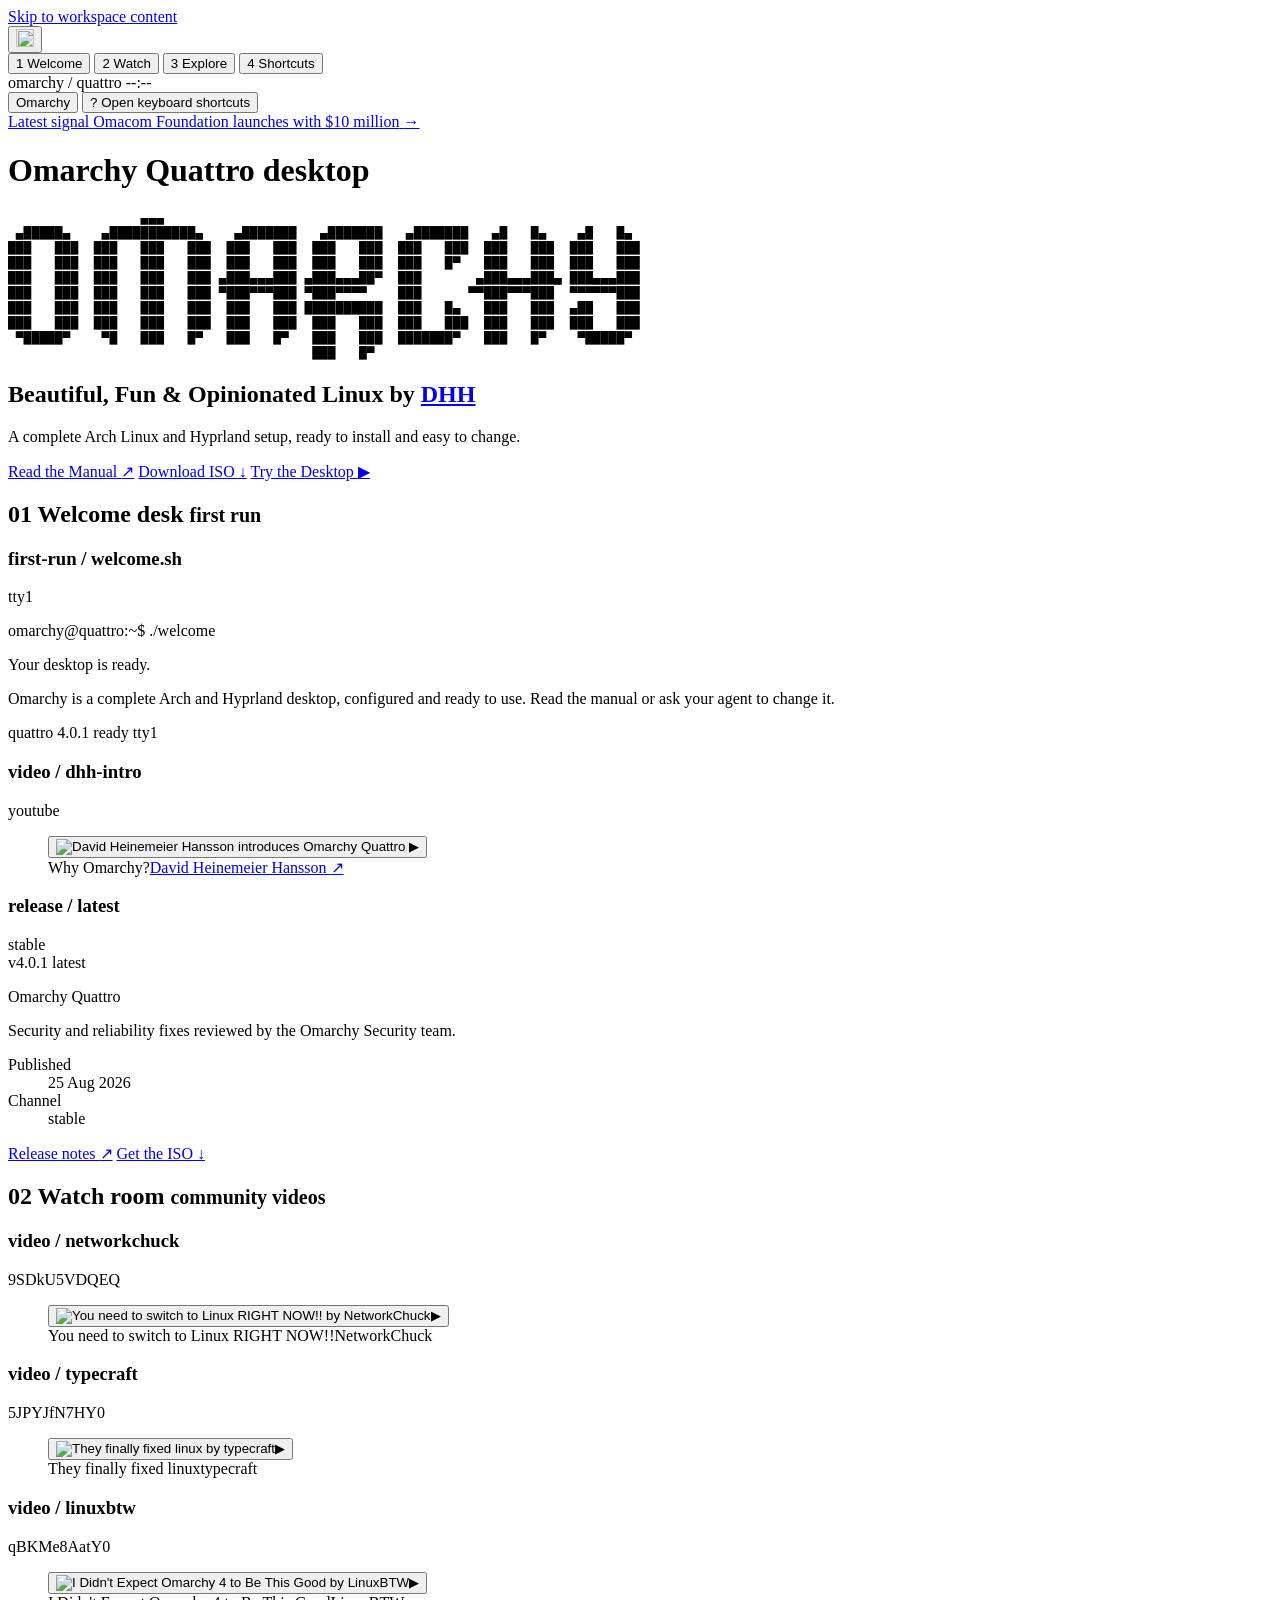
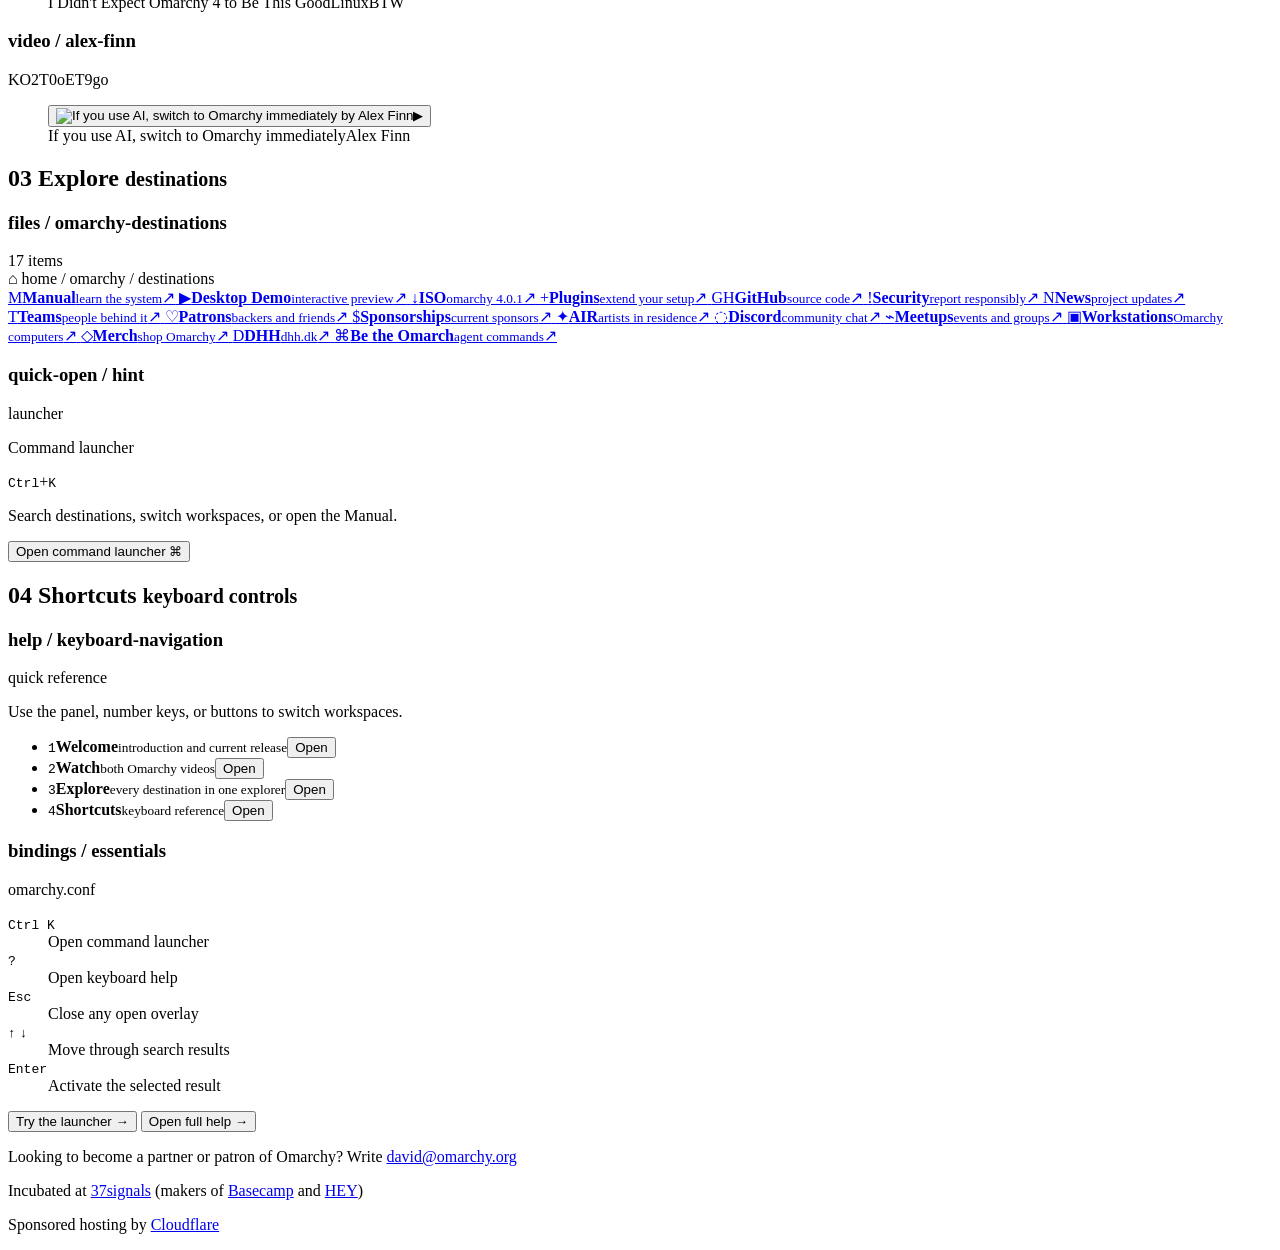
==== index.html @ 8692c1ff "Deploy default theme, animated wordmark, and Omarchy menu demo" ====
<!doctype html>
<html lang="en">
  <head>
    <script>document.documentElement.classList.add('wte-home');</script>
    <title>Omarchy Quattro | Beautiful, Fun &amp; Opinionated Linux</title>

    <meta charset="utf-8">
    <meta name="viewport" content="width=device-width, initial-scale=1">
    <meta name="description" content="Omarchy is a beautiful, fun, and opinionated Linux desktop for the age of agents.">
    <meta name="theme-color" content="#171426">

    <meta property="og:site_name" content="Omarchy">
    <meta property="og:title" content="Omarchy Quattro">
    <meta property="og:description" content="A complete Linux desktop for the age of agents.">
    <meta property="og:image" content="https://omarchy.org/assets/images/opengraph.png">
    <meta property="og:url" content="https://omarchy.org">
    <meta property="og:type" content="website">

    <meta name="twitter:title" content="Omarchy Quattro">
    <meta name="twitter:description" content="A complete Linux desktop for the age of agents.">
    <meta name="twitter:image" content="https://omarchy.org/assets/images/opengraph.png">
    <meta name="twitter:image:alt" content="Omarchy">
    <meta name="twitter:card" content="summary_large_image">

    <link rel="icon" href="/omarchy-site/assets/images/favicon.png">
    <link rel="stylesheet" href="/omarchy-site/assets/css/reset.css">
    <link rel="stylesheet" href="/omarchy-site/assets/css/root.css">
    <link rel="stylesheet" href="/omarchy-site/assets/css/fonts.css">
    <link rel="stylesheet" href="/omarchy-site/assets/css/pre.css">
    <link rel="stylesheet" href="/omarchy-site/assets/css/homepage-quattro.css">
    <script type="module" src="/omarchy-site/assets/js/homepage-quattro.js"></script>
  </head>

  <body class="quattro-body">
    <a class="skip-link" href="#workspace-content">Skip to workspace content</a>

    <div class="quattro-shell">
      <header class="topbar" aria-label="Omarchy desktop panel">
        <div class="topbar__left">
          <button class="omarchy-button" id="omarchy-menu" type="button" data-action="open-launcher" aria-label="Open Omarchy launcher" aria-haspopup="dialog" aria-controls="command-launcher" title="Open launcher (Ctrl+K)">
            <img class="omarchy-button__icon" src="/omarchy-site/icon.svg" alt="" width="18" height="18">
          </button>

          <nav class="workspace-switcher" aria-label="Workspaces">
            <button class="workspace-button is-active" type="button" data-workspace-target="1" aria-current="true" title="Workspace 1: Welcome">
              <span class="workspace-button__number">1</span>
              <span class="workspace-button__name">Welcome</span>
            </button>
            <button class="workspace-button" type="button" data-workspace-target="2" aria-current="false" title="Workspace 2: Watch">
              <span class="workspace-button__number">2</span>
              <span class="workspace-button__name">Watch</span>
            </button>
            <button class="workspace-button" type="button" data-workspace-target="3" aria-current="false" title="Workspace 3: Explore">
              <span class="workspace-button__number">3</span>
              <span class="workspace-button__name">Explore</span>
            </button>
            <button class="workspace-button" type="button" data-workspace-target="4" aria-current="false" title="Workspace 4: Shortcuts">
              <span class="workspace-button__number">4</span>
              <span class="workspace-button__name">Shortcuts</span>
            </button>
          </nav>
        </div>

        <div class="topbar__center" aria-label="Desktop status">
          <span class="topbar__product">omarchy <span aria-hidden="true">/</span> quattro</span>
          <time class="topbar__clock" data-clock datetime="">--:--</time>
        </div>

        <div class="topbar__right">
          <button class="theme-button" type="button" data-action="open-themes" aria-haspopup="dialog" aria-controls="theme-picker" title="Change Omarchy theme">
            <span class="theme-button__swatch" aria-hidden="true"></span>
            <span class="theme-button__label" data-theme-label>Omarchy</span>
          </button>
          <button class="topbar-icon" type="button" data-action="open-help" aria-haspopup="dialog" aria-controls="keyboard-help" title="Keyboard shortcuts (?)">
            <span aria-hidden="true">?</span>
            <span class="sr-only">Open keyboard shortcuts</span>
          </button>
        </div>
      </header>

      <aside class="site-announcement" aria-label="Latest Omarchy news">
        <a href="https://omarchy.org/news/2026/08/omacom-foundation-launches-with-8-million">
          <span class="site-announcement__label">Latest signal</span>
          <span>Omacom Foundation launches with $10 million</span>
          <span class="site-announcement__arrow" aria-hidden="true">→</span>
        </a>
      </aside>

      <p class="workspace-announcer" data-workspace-announcer role="status" aria-live="polite" aria-atomic="true"></p>

      <main class="quattro-main" id="workspace-content">
        <h1 class="sr-only">Omarchy Quattro desktop</h1>

        <section class="workspace workspace--welcome is-active" data-workspace-panel="1" aria-labelledby="workspace-1-title">
          <div class="pre quattro-logo" aria-label="Omarchy">
            <span class="quattro-logo__animation">
<pre aria-hidden="true">
                 ▄▄▄
 ▄█████▄    ▄███████████▄    ▄███████   ▄███████   ▄███████   ▄█   █▄    ▄█   █▄
███   ███  ███   ███   ███  ███   ███  ███   ███  ███   ███  ███   ███  ███   ███
███   ███  ███   ███   ███  ███   ███  ███   ███  ███   █▀   ███   ███  ███   ███
███   ███  ███   ███   ███ ▄███▄▄▄███ ▄███▄▄▄██▀  ███       ▄███▄▄▄███▄ ███▄▄▄███
███   ███  ███   ███   ███ ▀███▀▀▀███ ▀███▀▀▀▀    ███      ▀▀███▀▀▀███  ▀▀▀▀▀▀███
███   ███  ███   ███   ███  ███   ███ ██████████  ███   █▄   ███   ███  ▄██   ███
███   ███  ███   ███   ███  ███   ███  ███   ███  ███   ███  ███   ███  ███   ███
 ▀█████▀    ▀█   ███   █▀   ███   █▀   ███   ███  ███████▀   ███   █▀    ▀█████▀
                                       ███   █▀
</pre>
            </span>
          </div>
          <div class="quattro-hero">
            <h2 class="quattro-hero__title">Beautiful, Fun &amp; Opinionated Linux by <a href="https://dhh.dk">DHH</a></h2>
            <p class="quattro-hero__subtext">A complete Arch Linux and Hyprland setup, ready to install and easy to change.</p>
            <div class="quattro-hero__actions">
              <a class="action action--primary" href="https://omarchy.org/manual/">Read the Manual <span aria-hidden="true">↗</span></a>
              <a class="action" href="https://iso.omarchy.org/omarchy-4.0.1.iso">Download ISO <span aria-hidden="true">↓</span></a>
              <a class="action action--demo" href="/omarchy-site/live/" aria-label="Open the interactive Omarchy desktop demo">Try the Desktop <span aria-hidden="true">▶</span></a>
            </div>
          </div>
          <h2 class="workspace__heading" id="workspace-1-title" tabindex="-1"><span>01</span> Welcome desk <small>first run</small></h2>
          <div class="workspace__tiles workspace__tiles--welcome">
            <article class="window window--terminal">
              <div class="window__titlebar">
                <span class="window__traffic" aria-hidden="true"><i></i><i></i><i></i></span>
                <h3>first-run / welcome.sh</h3>
                <span class="window__meta">tty1</span>
              </div>
              <div class="window__body terminal-window">
                <p class="terminal-window__prompt"><span class="terminal-window__user">omarchy@quattro</span><span class="terminal-window__path">:~</span><span aria-hidden="true">$</span> ./welcome</p>
                <p class="terminal-window__headline">Your desktop is ready.</p>
                <p class="terminal-window__copy">Omarchy is a complete Arch and Hyprland desktop, configured and ready to use. Read the manual or ask your agent to change it.</p>
                <div class="terminal-window__footer">
                  <span class="status-led" aria-hidden="true"></span>
                  <span>quattro 4.0.1 ready</span>
                  <span class="terminal-window__footer-note">tty1</span>
                </div>
              </div>
            </article>

            <article class="window window--video window--video-dhh">
              <div class="window__titlebar">
                <span class="window__traffic" aria-hidden="true"><i></i><i></i><i></i></span>
                <h3>video / dhh-intro</h3>
                <span class="window__meta">youtube</span>
              </div>
              <div class="window__body window__body--flush">
                <figure class="video-card">
                  <button class="video-facade" type="button" data-video="F7fe9pa8OeE" data-title="Omarchy introduction video by David Heinemeier Hansson" aria-label="Play Omarchy introduction video by David Heinemeier Hansson">
                    <img src="/omarchy-site/assets/images/video/omarchy-quattro.webp" width="1280" height="720" alt="David Heinemeier Hansson introduces Omarchy Quattro" loading="eager" decoding="async">
                    <span class="video-facade__play" aria-hidden="true"><span>▶</span></span>
                  </button>
                  <figcaption class="video-card__caption"><span>Why Omarchy?</span><a href="https://dhh.dk" target="_blank" rel="noopener noreferrer">David Heinemeier Hansson <span aria-hidden="true">↗</span></a></figcaption>
                  <noscript><a href="https://www.youtube.com/watch?v=F7fe9pa8OeE">Watch the Omarchy introduction on YouTube</a></noscript>
                </figure>
              </div>
            </article>

            <article class="window window--notes window--release">
              <div class="window__titlebar">
                <span class="window__traffic" aria-hidden="true"><i></i><i></i><i></i></span>
                <h3>release / latest</h3>
                <span class="window__meta">stable</span>
              </div>
              <div class="window__body release-window">
                <div class="release-window__heading">
                  <span class="release-window__version">v4.0.1</span>
                  <span class="release-window__badge"><span aria-hidden="true"></span> latest</span>
                </div>
                <p class="release-window__name">Omarchy Quattro</p>
                <p class="release-window__summary">Security and reliability fixes reviewed by the Omarchy Security team.</p>
                <dl class="release-window__meta">
                  <div><dt>Published</dt><dd><time datetime="2026-08-25">25 Aug 2026</time></dd></div>
                  <div><dt>Channel</dt><dd>stable</dd></div>
                </dl>
                <div class="release-window__actions">
                  <a class="action action--primary" href="https://github.com/omacom/omarchy/releases/tag/v4.0.1">Release notes <span aria-hidden="true">↗</span></a>
                  <a class="action" href="https://iso.omarchy.org/omarchy-4.0.1.iso">Get the ISO <span aria-hidden="true">↓</span></a>
                </div>
              </div>
            </article>
          </div>
        </section>

        <section class="workspace workspace--watch" data-workspace-panel="2" aria-labelledby="workspace-2-title">
          <h2 class="workspace__heading" id="workspace-2-title" tabindex="-1"><span>02</span> Watch room <small>community videos</small></h2>
          <div class="workspace__tiles workspace__tiles--watch">
            <article class="window window--video">
              <div class="window__titlebar"><span class="window__traffic" aria-hidden="true"><i></i><i></i><i></i></span><h3>video / networkchuck</h3><span class="window__meta">9SDkU5VDQEQ</span></div>
              <div class="window__body window__body--flush"><figure class="video-card">
                <button class="video-facade" type="button" data-video="9SDkU5VDQEQ" data-title="You need to switch to Linux RIGHT NOW!! by NetworkChuck" aria-label="Play You need to switch to Linux RIGHT NOW!! by NetworkChuck"><img src="/omarchy-site/assets/images/video/networkchuck.webp" width="1280" height="720" alt="You need to switch to Linux RIGHT NOW!! by NetworkChuck" loading="lazy" decoding="async"><span class="video-facade__play" aria-hidden="true"><span>▶</span></span></button>
                <figcaption class="video-card__caption"><span>You need to switch to Linux RIGHT NOW!!</span><span>NetworkChuck</span></figcaption>
                <noscript><a href="https://www.youtube.com/watch?v=9SDkU5VDQEQ">Watch on YouTube</a></noscript>
              </figure></div>
            </article>

            <article class="window window--video">
              <div class="window__titlebar"><span class="window__traffic" aria-hidden="true"><i></i><i></i><i></i></span><h3>video / typecraft</h3><span class="window__meta">5JPYJfN7HY0</span></div>
              <div class="window__body window__body--flush"><figure class="video-card">
                <button class="video-facade" type="button" data-video="5JPYJfN7HY0" data-title="They finally fixed linux by typecraft" aria-label="Play They finally fixed linux by typecraft"><img src="/omarchy-site/assets/images/video/typecraft.webp" width="1280" height="720" alt="They finally fixed linux by typecraft" loading="lazy" decoding="async"><span class="video-facade__play" aria-hidden="true"><span>▶</span></span></button>
                <figcaption class="video-card__caption"><span>They finally fixed linux</span><span>typecraft</span></figcaption>
                <noscript><a href="https://www.youtube.com/watch?v=5JPYJfN7HY0">Watch on YouTube</a></noscript>
              </figure></div>
            </article>

            <article class="window window--video">
              <div class="window__titlebar"><span class="window__traffic" aria-hidden="true"><i></i><i></i><i></i></span><h3>video / linuxbtw</h3><span class="window__meta">qBKMe8AatY0</span></div>
              <div class="window__body window__body--flush"><figure class="video-card">
                <button class="video-facade" type="button" data-video="qBKMe8AatY0" data-title="I Didn't Expect Omarchy 4 to Be This Good by LinuxBTW" aria-label="Play I Didn't Expect Omarchy 4 to Be This Good by LinuxBTW"><img src="/omarchy-site/assets/images/video/linuxbtw.webp" width="1280" height="720" alt="I Didn't Expect Omarchy 4 to Be This Good by LinuxBTW" loading="lazy" decoding="async"><span class="video-facade__play" aria-hidden="true"><span>▶</span></span></button>
                <figcaption class="video-card__caption"><span>I Didn't Expect Omarchy 4 to Be This Good</span><span>LinuxBTW</span></figcaption>
                <noscript><a href="https://www.youtube.com/watch?v=qBKMe8AatY0">Watch on YouTube</a></noscript>
              </figure></div>
            </article>

            <article class="window window--video">
              <div class="window__titlebar"><span class="window__traffic" aria-hidden="true"><i></i><i></i><i></i></span><h3>video / alex-finn</h3><span class="window__meta">KO2T0oET9go</span></div>
              <div class="window__body window__body--flush"><figure class="video-card">
                <button class="video-facade" type="button" data-video="KO2T0oET9go" data-title="If you use AI, switch to Omarchy immediately by Alex Finn" aria-label="Play If you use AI, switch to Omarchy immediately by Alex Finn"><img src="/omarchy-site/assets/images/video/alex-finn.webp" width="1280" height="720" alt="If you use AI, switch to Omarchy immediately by Alex Finn" loading="lazy" decoding="async"><span class="video-facade__play" aria-hidden="true"><span>▶</span></span></button>
                <figcaption class="video-card__caption"><span>If you use AI, switch to Omarchy immediately</span><span>Alex Finn</span></figcaption>
                <noscript><a href="https://www.youtube.com/watch?v=KO2T0oET9go">Watch on YouTube</a></noscript>
              </figure></div>
            </article>
          </div>
        </section>

        <section class="workspace workspace--explore" data-workspace-panel="3" aria-labelledby="workspace-3-title">
          <h2 class="workspace__heading" id="workspace-3-title" tabindex="-1"><span>03</span> Explore <small>destinations</small></h2>
          <div class="workspace__tiles workspace__tiles--explore">
            <article class="window window--explorer">
              <div class="window__titlebar">
                <span class="window__traffic" aria-hidden="true"><i></i><i></i><i></i></span>
                <h3>files / omarchy-destinations</h3>
                <span class="window__meta">17 items</span>
              </div>
              <div class="window__body explorer-window">
                <div class="explorer-window__path" aria-label="Current folder"><span aria-hidden="true">⌂</span> home <span aria-hidden="true">/</span> omarchy <span aria-hidden="true">/</span> destinations</div>
                <div class="destination-grid">
                  <a class="destination" href="https://omarchy.org/manual/" data-launcher-label="Manual" data-launcher-description="Read the Omarchy manual">
                    <span class="destination__icon" aria-hidden="true">M</span><span><strong>Manual</strong><small>learn the system</small></span><span class="destination__arrow" aria-hidden="true">↗</span>
                  </a>
                  <a class="destination" href="/omarchy-site/live/" data-launcher-label="Desktop Demo" data-launcher-description="Open the interactive desktop demo">
                    <span class="destination__icon" aria-hidden="true">▶</span><span><strong>Desktop Demo</strong><small>interactive preview</small></span><span class="destination__arrow" aria-hidden="true">↗</span>
                  </a>
                  <a class="destination" href="https://iso.omarchy.org/omarchy-4.0.1.iso" data-launcher-label="ISO" data-launcher-description="Download Omarchy 4.0.1">
                    <span class="destination__icon" aria-hidden="true">↓</span><span><strong>ISO</strong><small>omarchy 4.0.1</small></span><span class="destination__arrow" aria-hidden="true">↗</span>
                  </a>
                  <a class="destination" href="https://omarchyplugins.com/" data-launcher-label="Plugins" data-launcher-description="Browse the Omarchy plugin ecosystem" target="_blank" rel="noopener noreferrer">
                    <span class="destination__icon" aria-hidden="true">+</span><span><strong>Plugins</strong><small>extend your setup</small></span><span class="destination__arrow" aria-hidden="true">↗</span>
                  </a>
                  <a class="destination" href="https://github.com/omacom/omarchy" data-launcher-label="GitHub" data-launcher-description="Browse Omarchy source code" target="_blank" rel="noopener noreferrer">
                    <span class="destination__icon" aria-hidden="true">GH</span><span><strong>GitHub</strong><small>source code</small></span><span class="destination__arrow" aria-hidden="true">↗</span>
                  </a>
                  <a class="destination" href="https://omarchy.org/security/" data-launcher-label="Security" data-launcher-description="Report a security issue">
                    <span class="destination__icon" aria-hidden="true">!</span><span><strong>Security</strong><small>report responsibly</small></span><span class="destination__arrow" aria-hidden="true">↗</span>
                  </a>
                  <a class="destination" href="https://omarchy.org/news/" data-launcher-label="News" data-launcher-description="Read the latest Omarchy news">
                    <span class="destination__icon" aria-hidden="true">N</span><span><strong>News</strong><small>project updates</small></span><span class="destination__arrow" aria-hidden="true">↗</span>
                  </a>
                  <a class="destination" href="https://omarchy.org/teams/" data-launcher-label="Teams" data-launcher-description="Meet the Omarchy teams">
                    <span class="destination__icon" aria-hidden="true">T</span><span><strong>Teams</strong><small>people behind it</small></span><span class="destination__arrow" aria-hidden="true">↗</span>
                  </a>
                  <a class="destination" href="https://omarchy.org/patrons/" data-launcher-label="Patrons" data-launcher-description="Meet the Omarchy patrons">
                    <span class="destination__icon" aria-hidden="true">♡</span><span><strong>Patrons</strong><small>backers and friends</small></span><span class="destination__arrow" aria-hidden="true">↗</span>
                  </a>
                  <a class="destination" href="https://omarchy.org/sponsorships/" data-launcher-label="Sponsorships" data-launcher-description="Explore Omarchy sponsorships">
                    <span class="destination__icon" aria-hidden="true">$</span><span><strong>Sponsorships</strong><small>current sponsors</small></span><span class="destination__arrow" aria-hidden="true">↗</span>
                  </a>
                  <a class="destination" href="https://omarchy.org/air/" data-launcher-label="AIR" data-launcher-description="Meet Omarchy artists in residence">
                    <span class="destination__icon" aria-hidden="true">✦</span><span><strong>AIR</strong><small>artists in residence</small></span><span class="destination__arrow" aria-hidden="true">↗</span>
                  </a>
                  <a class="destination" href="https://discord.gg/tXFUdasqhY" data-launcher-label="Discord" data-launcher-description="Join the Omarchy Discord community" target="_blank" rel="noopener noreferrer">
                    <span class="destination__icon" aria-hidden="true">◌</span><span><strong>Discord</strong><small>community chat</small></span><span class="destination__arrow" aria-hidden="true">↗</span>
                  </a>
                  <a class="destination" href="https://omarchy.org/meetups/" data-launcher-label="Meetups" data-launcher-description="Find an Omarchy meetup">
                    <span class="destination__icon" aria-hidden="true">⌁</span><span><strong>Meetups</strong><small>events and groups</small></span><span class="destination__arrow" aria-hidden="true">↗</span>
                  </a>
                  <a class="destination" href="https://omarchy.org/workstations/" data-launcher-label="Workstations" data-launcher-description="Shop Omarchy workstations">
                    <span class="destination__icon" aria-hidden="true">▣</span><span><strong>Workstations</strong><small>Omarchy computers</small></span><span class="destination__arrow" aria-hidden="true">↗</span>
                  </a>
                  <a class="destination" href="https://supply.37signals.com/collections/omarchy" data-launcher-label="Merch" data-launcher-description="Shop Omarchy merchandise" target="_blank" rel="noopener noreferrer">
                    <span class="destination__icon" aria-hidden="true">◇</span><span><strong>Merch</strong><small>shop Omarchy</small></span><span class="destination__arrow" aria-hidden="true">↗</span>
                  </a>
                  <a class="destination" href="https://dhh.dk" data-launcher-label="DHH" data-launcher-description="David Heinemeier Hansson" target="_blank" rel="noopener noreferrer">
                    <span class="destination__icon" aria-hidden="true">D</span><span><strong>DHH</strong><small>dhh.dk</small></span><span class="destination__arrow" aria-hidden="true">↗</span>
                  </a>
                  <a class="destination" href="https://omarchs.fyi" data-launcher-label="Be the Omarch" data-launcher-description="Command your agent" target="_blank" rel="noopener noreferrer">
                    <span class="destination__icon" aria-hidden="true">⌘</span><span><strong>Be the Omarch</strong><small>agent commands</small></span><span class="destination__arrow" aria-hidden="true">↗</span>
                  </a>
                </div>
              </div>
            </article>

            <article class="window window--launcher-preview">
              <div class="window__titlebar">
                <span class="window__traffic" aria-hidden="true"><i></i><i></i><i></i></span>
                <h3>quick-open / hint</h3>
                <span class="window__meta">launcher</span>
              </div>
              <div class="window__body launcher-preview__body">
                <p class="eyebrow">Command launcher</p>
                <p class="launcher-preview__key"><kbd>Ctrl</kbd><span>+</span><kbd>K</kbd></p>
                <p>Search destinations, switch workspaces, or open the Manual.</p>
                <button class="action action--primary" type="button" data-action="open-launcher">Open command launcher <span aria-hidden="true">⌘</span></button>
              </div>
            </article>
          </div>
        </section>

        <section class="workspace workspace--shortcuts" data-workspace-panel="4" aria-labelledby="workspace-4-title">
          <h2 class="workspace__heading" id="workspace-4-title" tabindex="-1"><span>04</span> Shortcuts <small>keyboard controls</small></h2>
          <div class="workspace__tiles workspace__tiles--shortcuts">
            <article class="window window--guide">
              <div class="window__titlebar">
                <span class="window__traffic" aria-hidden="true"><i></i><i></i><i></i></span>
                <h3>help / keyboard-navigation</h3>
                <span class="window__meta">quick reference</span>
              </div>
              <div class="window__body shortcut-guide">
                <p class="shortcut-guide__intro">Use the panel, number keys, or buttons to switch workspaces.</p>
                <ul class="shortcut-cards">
                  <li><kbd>1</kbd><span><strong>Welcome</strong><small>introduction and current release</small></span><button type="button" data-action="switch-workspace" data-workspace-target="1">Open</button></li>
                  <li><kbd>2</kbd><span><strong>Watch</strong><small>both Omarchy videos</small></span><button type="button" data-action="switch-workspace" data-workspace-target="2">Open</button></li>
                  <li><kbd>3</kbd><span><strong>Explore</strong><small>every destination in one explorer</small></span><button type="button" data-action="switch-workspace" data-workspace-target="3">Open</button></li>
                  <li><kbd>4</kbd><span><strong>Shortcuts</strong><small>keyboard reference</small></span><button type="button" data-action="switch-workspace" data-workspace-target="4">Open</button></li>
                </ul>
              </div>
            </article>

            <article class="window window--cheatsheet">
              <div class="window__titlebar">
                <span class="window__traffic" aria-hidden="true"><i></i><i></i><i></i></span>
                <h3>bindings / essentials</h3>
                <span class="window__meta">omarchy.conf</span>
              </div>
              <div class="window__body cheatsheet">
                <dl class="binding-list">
                  <div><dt><kbd>Ctrl K</kbd></dt><dd>Open command launcher</dd></div>
                  <div><dt><kbd>?</kbd></dt><dd>Open keyboard help</dd></div>
                  <div><dt><kbd>Esc</kbd></dt><dd>Close any open overlay</dd></div>
                  <div><dt><kbd>↑</kbd> <kbd>↓</kbd></dt><dd>Move through search results</dd></div>
                  <div><dt><kbd>Enter</kbd></dt><dd>Activate the selected result</dd></div>
                </dl>
                <div class="cheatsheet__actions">
                  <button class="action action--primary" type="button" data-action="open-launcher">Try the launcher <span aria-hidden="true">→</span></button>
                  <button class="text-button" type="button" data-action="open-help">Open full help <span aria-hidden="true">→</span></button>
                </div>
              </div>
            </article>
          </div>
        </section>
      </main>

      <footer class="site-footer">
        <div class="site-footer__contact">
          <p>Looking to become a partner or patron of Omarchy? Write <a href="mailto:david@omarchy.org">david@omarchy.org</a></p>
        </div>
        <div class="site-footer__partners">
          <p>Incubated at <a href="https://37signals.com" target="_blank" rel="noopener noreferrer">37signals</a> (makers of <a href="https://basecamp.com" target="_blank" rel="noopener noreferrer">Basecamp</a> and <a href="https://hey.com" target="_blank" rel="noopener noreferrer">HEY</a>)</p>
          <p>Sponsored hosting by <a href="https://cloudflare.com" target="_blank" rel="noopener noreferrer">Cloudflare</a></p>
        </div>
      </footer>
    </div>

    <dialog class="overlay-dialog launcher-dialog" id="command-launcher" aria-labelledby="launcher-title" aria-modal="true">
      <div class="dialog-surface">
        <div class="dialog-header">
          <div>
            <p class="eyebrow">Omarchy menu</p>
            <h2 id="launcher-title">What are we opening?</h2>
          </div>
          <button class="dialog-close" type="button" data-action="close-overlays" aria-label="Close command launcher" title="Close (Escape)">×</button>
        </div>
        <label class="search-field" for="launcher-search">
          <span class="search-field__icon" aria-hidden="true">⌕</span>
          <span class="sr-only">Search commands and destinations</span>
          <input id="launcher-search" type="search" autocomplete="off" spellcheck="false" placeholder="Search commands and destinations" aria-controls="launcher-results" aria-expanded="false" aria-autocomplete="list">
        </label>
        <p class="dialog-hint">
          <span>Start typing to search everything</span>
          <span class="dialog-hint__controls"><kbd>↑</kbd><kbd>↓</kbd> move <span aria-hidden="true">·</span> <kbd>Enter</kbd> open <span aria-hidden="true">·</span> <kbd>Esc</kbd> close</span>
        </p>
        <div class="launcher-results__frame">
          <ul class="launcher-results" id="launcher-results" role="listbox" aria-label="Command launcher results"></ul>
          <p class="launcher-empty" data-launcher-empty hidden>No matching commands. Try “manual”, “watch”, or “discord”.</p>
        </div>
      </div>
    </dialog>

    <dialog class="overlay-dialog theme-dialog" id="theme-picker" aria-labelledby="theme-title" aria-modal="true">
      <div class="dialog-surface">
        <div class="dialog-header">
          <div>
            <p class="eyebrow">Omarchy / themes</p>
            <h2 id="theme-title">Try another desktop</h2>
          </div>
          <button class="dialog-close" type="button" data-action="close-overlays" aria-label="Close theme picker" title="Close (Escape)">×</button>
        </div>
        <p class="theme-dialog__intro">These themes and wallpapers ship with Omarchy. Choose one for this page.</p>
        <div class="theme-grid" role="group" aria-label="Desktop theme">
          <button class="theme-option is-active" type="button" data-theme-value="omarchy" aria-pressed="true">
            <span class="theme-option__preview theme-option__preview--omarchy" aria-hidden="true"></span>
            <span><strong>Omarchy</strong><small>No wallpaper</small></span>
          </button>
          <button class="theme-option" type="button" data-theme-value="tokyo-night" aria-pressed="false">
            <span class="theme-option__preview theme-option__preview--tokyo-night" aria-hidden="true"></span>
            <span><strong>Tokyo Night</strong><small>Quattro wallpaper</small></span>
          </button>
          <button class="theme-option" type="button" data-theme-value="catppuccin" aria-pressed="false">
            <span class="theme-option__preview theme-option__preview--catppuccin" aria-hidden="true"></span>
            <span><strong>Catppuccin</strong><small>Mocha waves</small></span>
          </button>
          <button class="theme-option" type="button" data-theme-value="gruvbox" aria-pressed="false">
            <span class="theme-option__preview theme-option__preview--gruvbox" aria-hidden="true"></span>
            <span><strong>Gruvbox</strong><small>Warm and grounded</small></span>
          </button>
          <button class="theme-option" type="button" data-theme-value="nord" aria-pressed="false">
            <span class="theme-option__preview theme-option__preview--nord" aria-hidden="true"></span>
            <span><strong>Nord</strong><small>Cool polar night</small></span>
          </button>
        </div>
      </div>
    </dialog>

    <dialog class="overlay-dialog help-dialog" id="keyboard-help" aria-labelledby="help-title" aria-modal="true">
      <div class="dialog-surface">
        <div class="dialog-header">
          <div>
            <p class="eyebrow">Omarchy / help</p>
            <h2 id="help-title">Keyboard shortcuts</h2>
          </div>
          <button class="dialog-close" type="button" data-action="close-overlays" aria-label="Close keyboard shortcuts" title="Close (Escape)">×</button>
        </div>
        <p class="help-dialog__intro">Keyboard controls for workspaces, search, and dialogs.</p>
        <ul class="help-list">
          <li><span class="help-list__keys"><kbd>Ctrl</kbd><kbd>K</kbd></span><span><strong>Open command launcher</strong><small>Search every destination and workspace</small></span><button type="button" data-action="open-launcher">Try</button></li>
          <li><span class="help-list__keys"><kbd>1</kbd> to <kbd>4</kbd></span><span><strong>Switch workspaces</strong><small>Only when focus is not on an interactive control</small></span><button type="button" data-action="switch-workspace" data-workspace-target="3">Explore</button></li>
          <li><span class="help-list__keys"><kbd>?</kbd></span><span><strong>Open this help</strong><small>Keep the map close when you need it</small></span><button type="button" data-action="close-overlays">Done</button></li>
          <li><span class="help-list__keys"><kbd>Esc</kbd></span><span><strong>Close overlays</strong><small>Return to the surface underneath</small></span><button type="button" data-action="close-overlays">Close</button></li>
        </ul>
        <div class="dialog-actions"><button class="action action--primary" type="button" data-action="close-overlays">Back to desktop <span aria-hidden="true">→</span></button></div>
      </div>
    </dialog>
  </body>
</html>
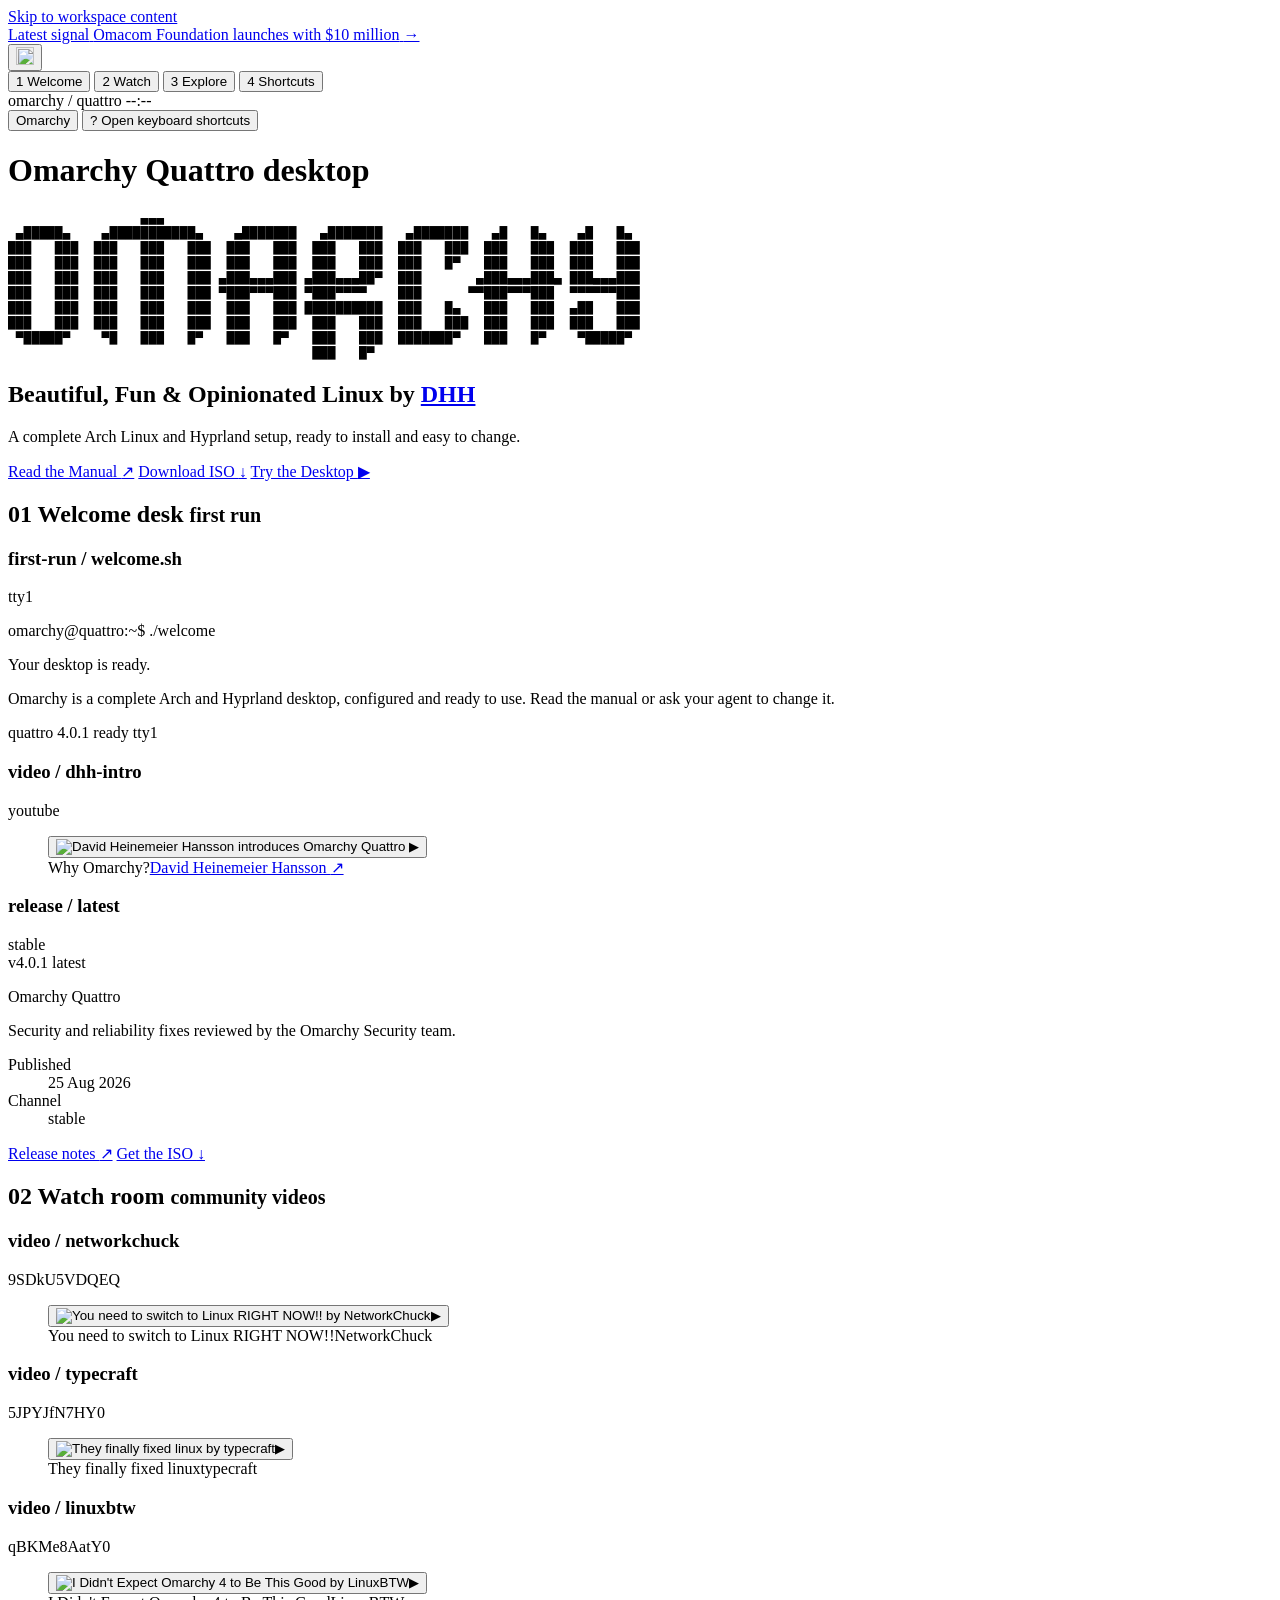
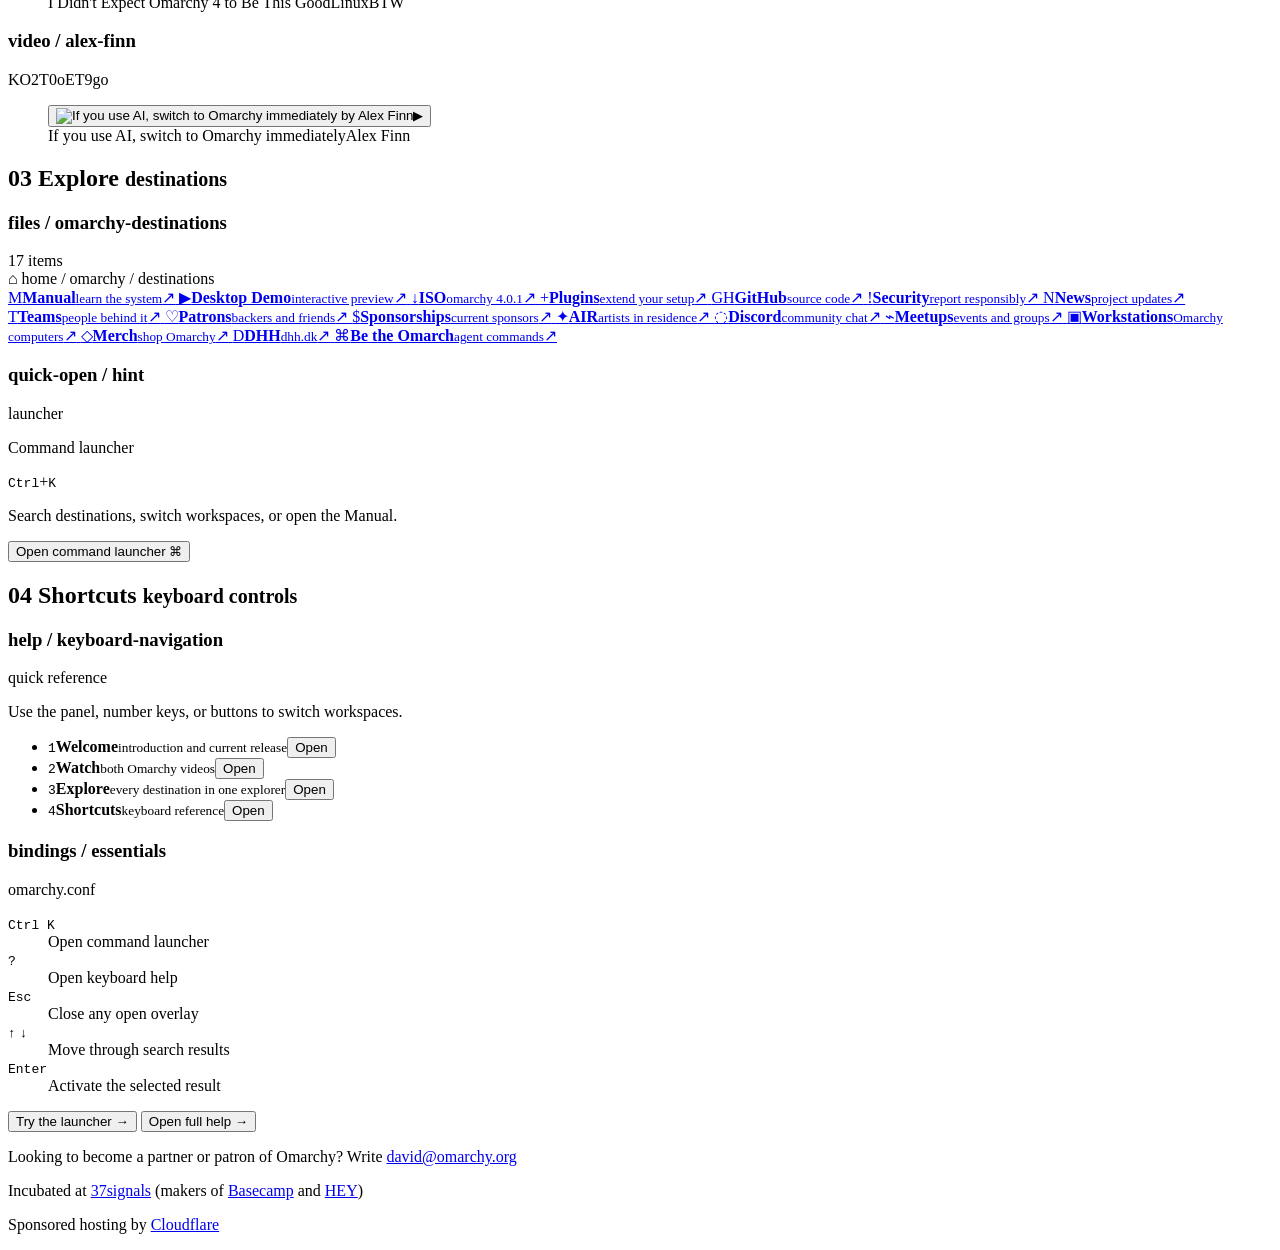
==== commit 8a6afa64: "Deploy pinned announcement, live themes, and demo easter eggs" ====
--- a/index.html
+++ b/index.html
@@ -35,6 +35,14 @@
     <a class="skip-link" href="#workspace-content">Skip to workspace content</a>
 
     <div class="quattro-shell">
+      <aside class="site-announcement" aria-label="Latest Omarchy news">
+        <a href="https://omarchy.org/news/2026/08/omacom-foundation-launches-with-8-million">
+          <span class="site-announcement__label">Latest signal</span>
+          <span>Omacom Foundation launches with $10 million</span>
+          <span class="site-announcement__arrow" aria-hidden="true">→</span>
+        </a>
+      </aside>
+
       <header class="topbar" aria-label="Omarchy desktop panel">
         <div class="topbar__left">
           <button class="omarchy-button" id="omarchy-menu" type="button" data-action="open-launcher" aria-label="Open Omarchy launcher" aria-haspopup="dialog" aria-controls="command-launcher" title="Open launcher (Ctrl+K)">
@@ -78,14 +86,6 @@
         </div>
       </header>
 
-      <aside class="site-announcement" aria-label="Latest Omarchy news">
-        <a href="https://omarchy.org/news/2026/08/omacom-foundation-launches-with-8-million">
-          <span class="site-announcement__label">Latest signal</span>
-          <span>Omacom Foundation launches with $10 million</span>
-          <span class="site-announcement__arrow" aria-hidden="true">→</span>
-        </a>
-      </aside>
-
       <p class="workspace-announcer" data-workspace-announcer role="status" aria-live="polite" aria-atomic="true"></p>
 
       <main class="quattro-main" id="workspace-content">
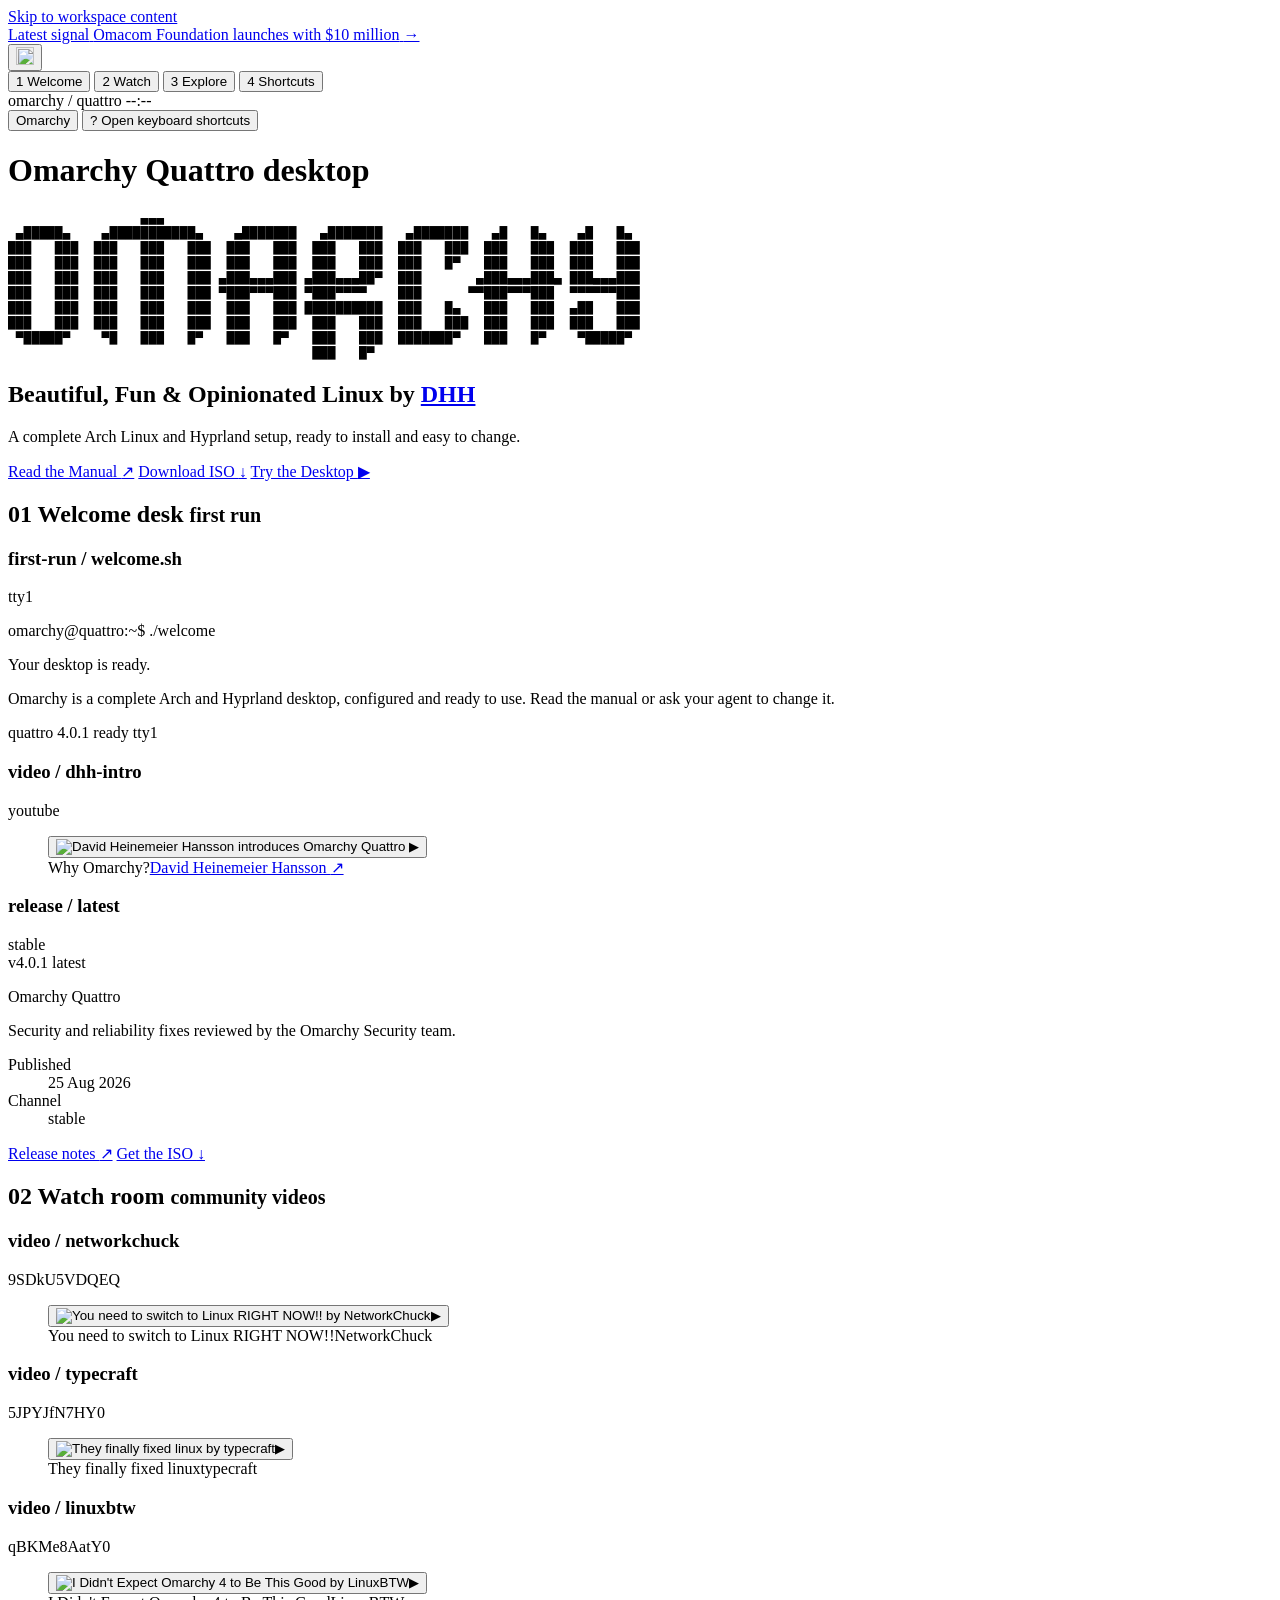
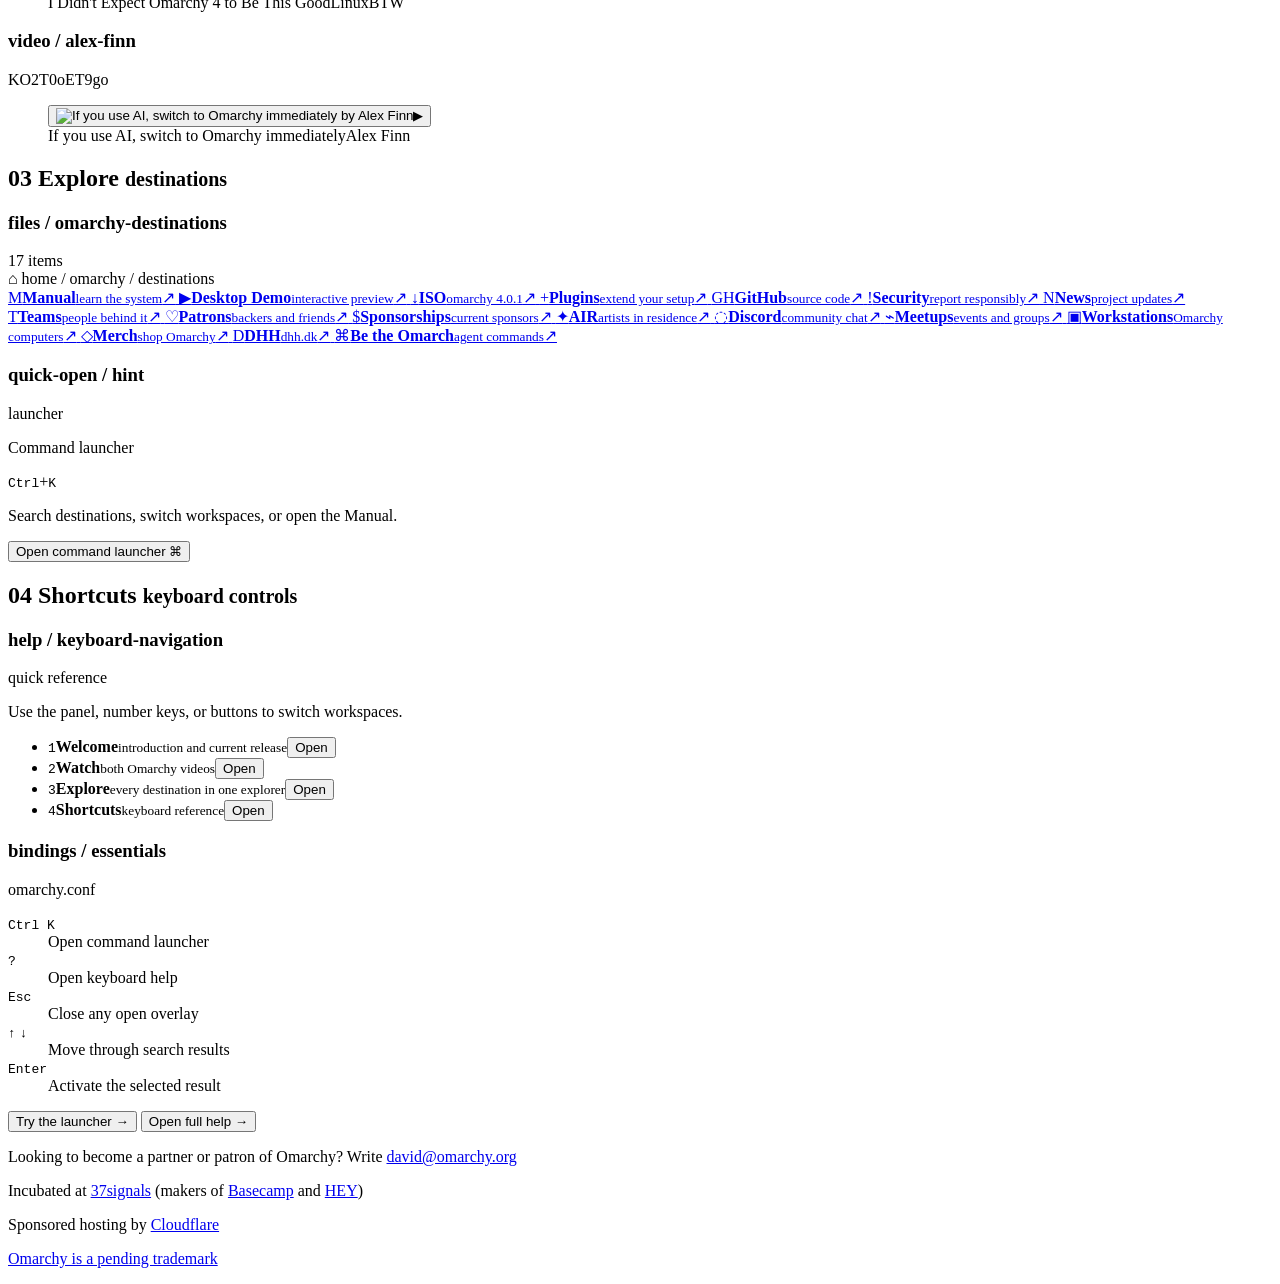
==== commit e00c34cd: "Unify button styles across pages" ====
--- a/index.html
+++ b/index.html
@@ -356,6 +356,7 @@
         <div class="site-footer__partners">
           <p>Incubated at <a href="https://37signals.com" target="_blank" rel="noopener noreferrer">37signals</a> (makers of <a href="https://basecamp.com" target="_blank" rel="noopener noreferrer">Basecamp</a> and <a href="https://hey.com" target="_blank" rel="noopener noreferrer">HEY</a>)</p>
           <p>Sponsored hosting by <a href="https://cloudflare.com" target="_blank" rel="noopener noreferrer">Cloudflare</a></p>
+          <p><a href="https://omarchy.org/brand/">Omarchy is a pending trademark</a></p>
         </div>
       </footer>
     </div>
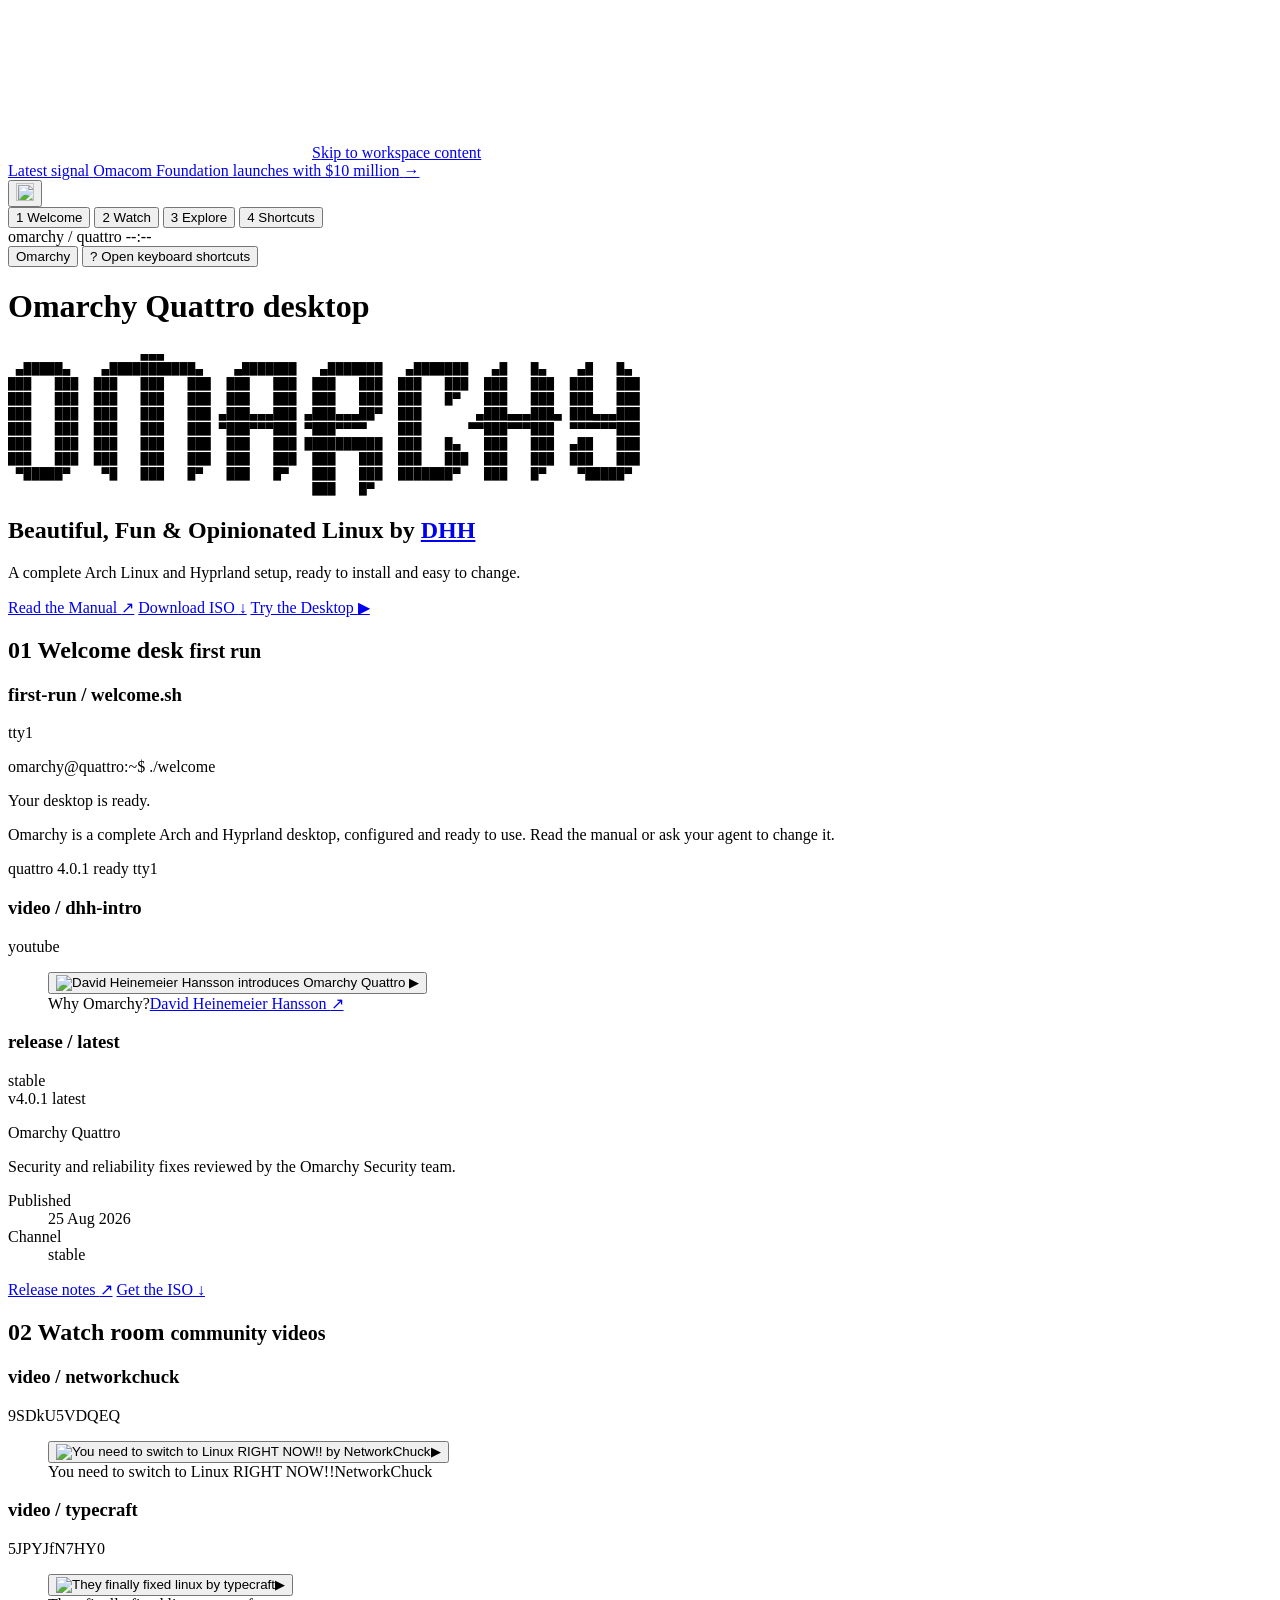
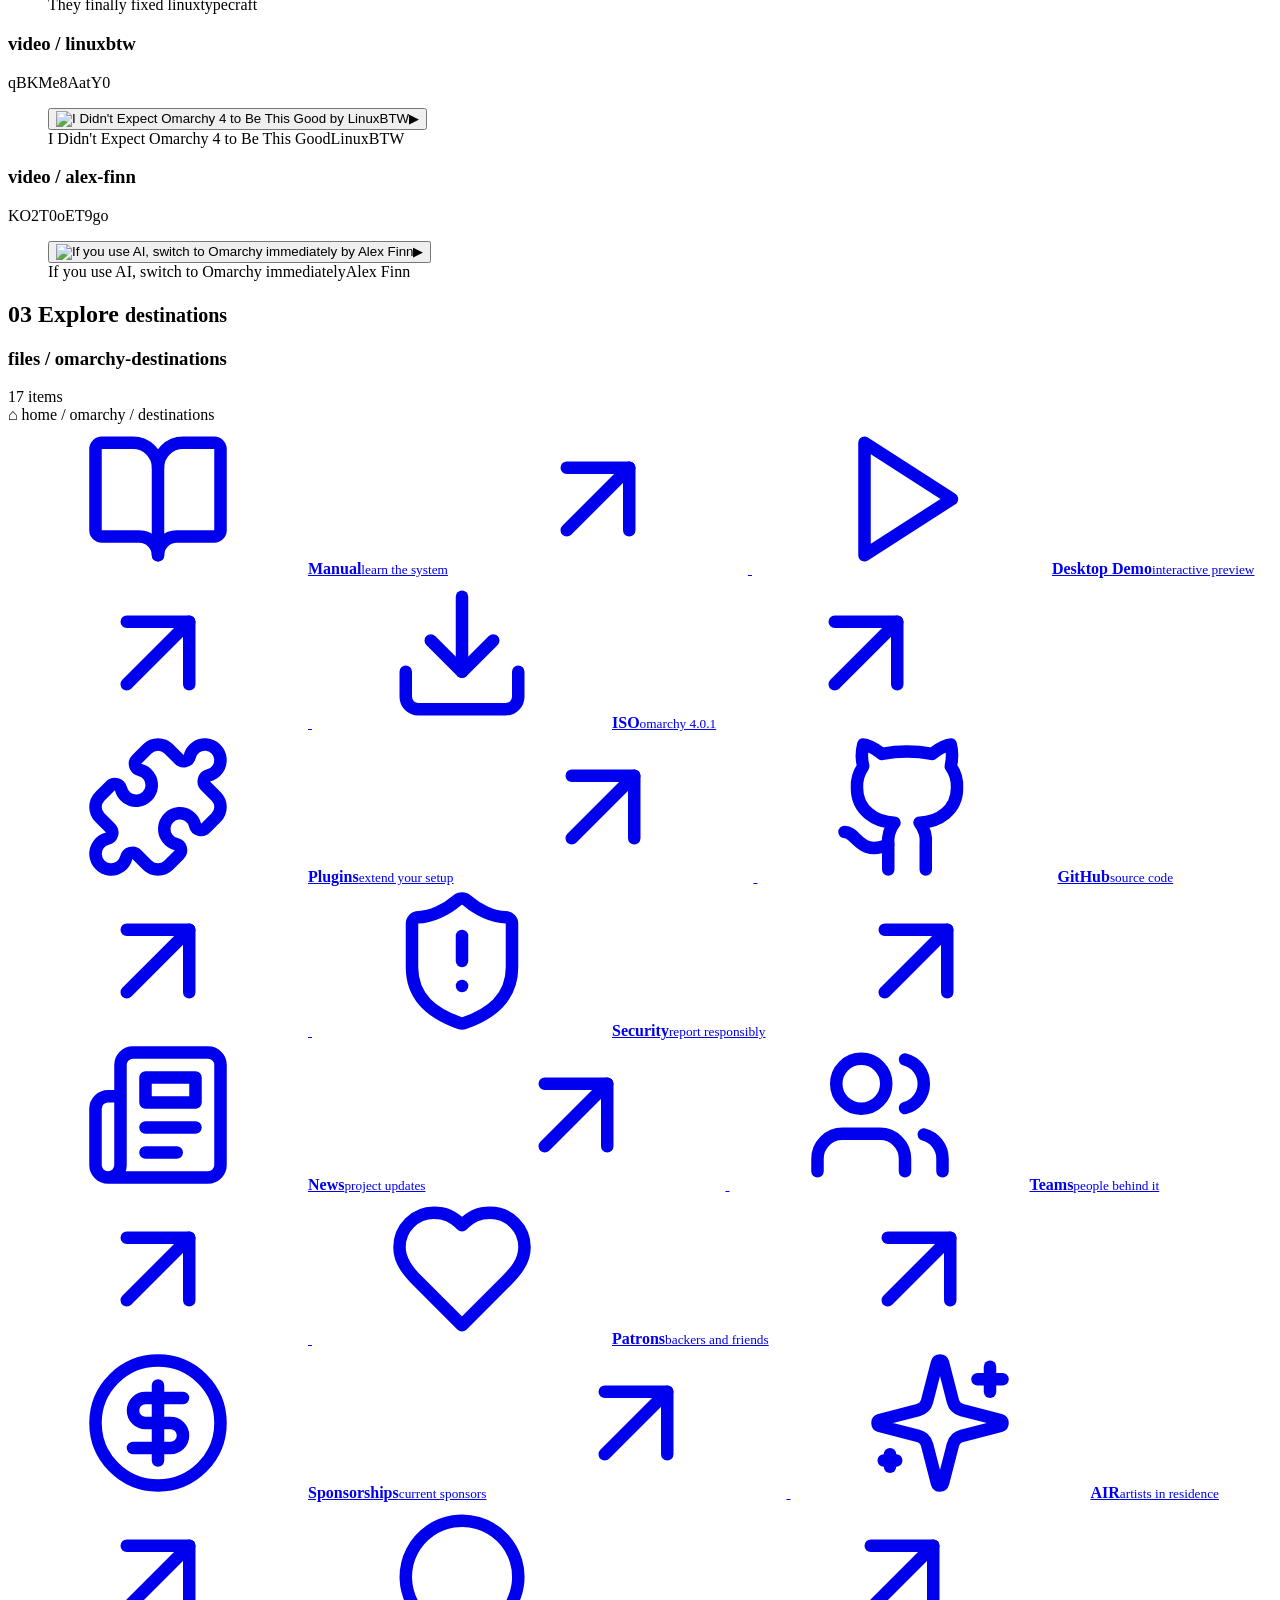
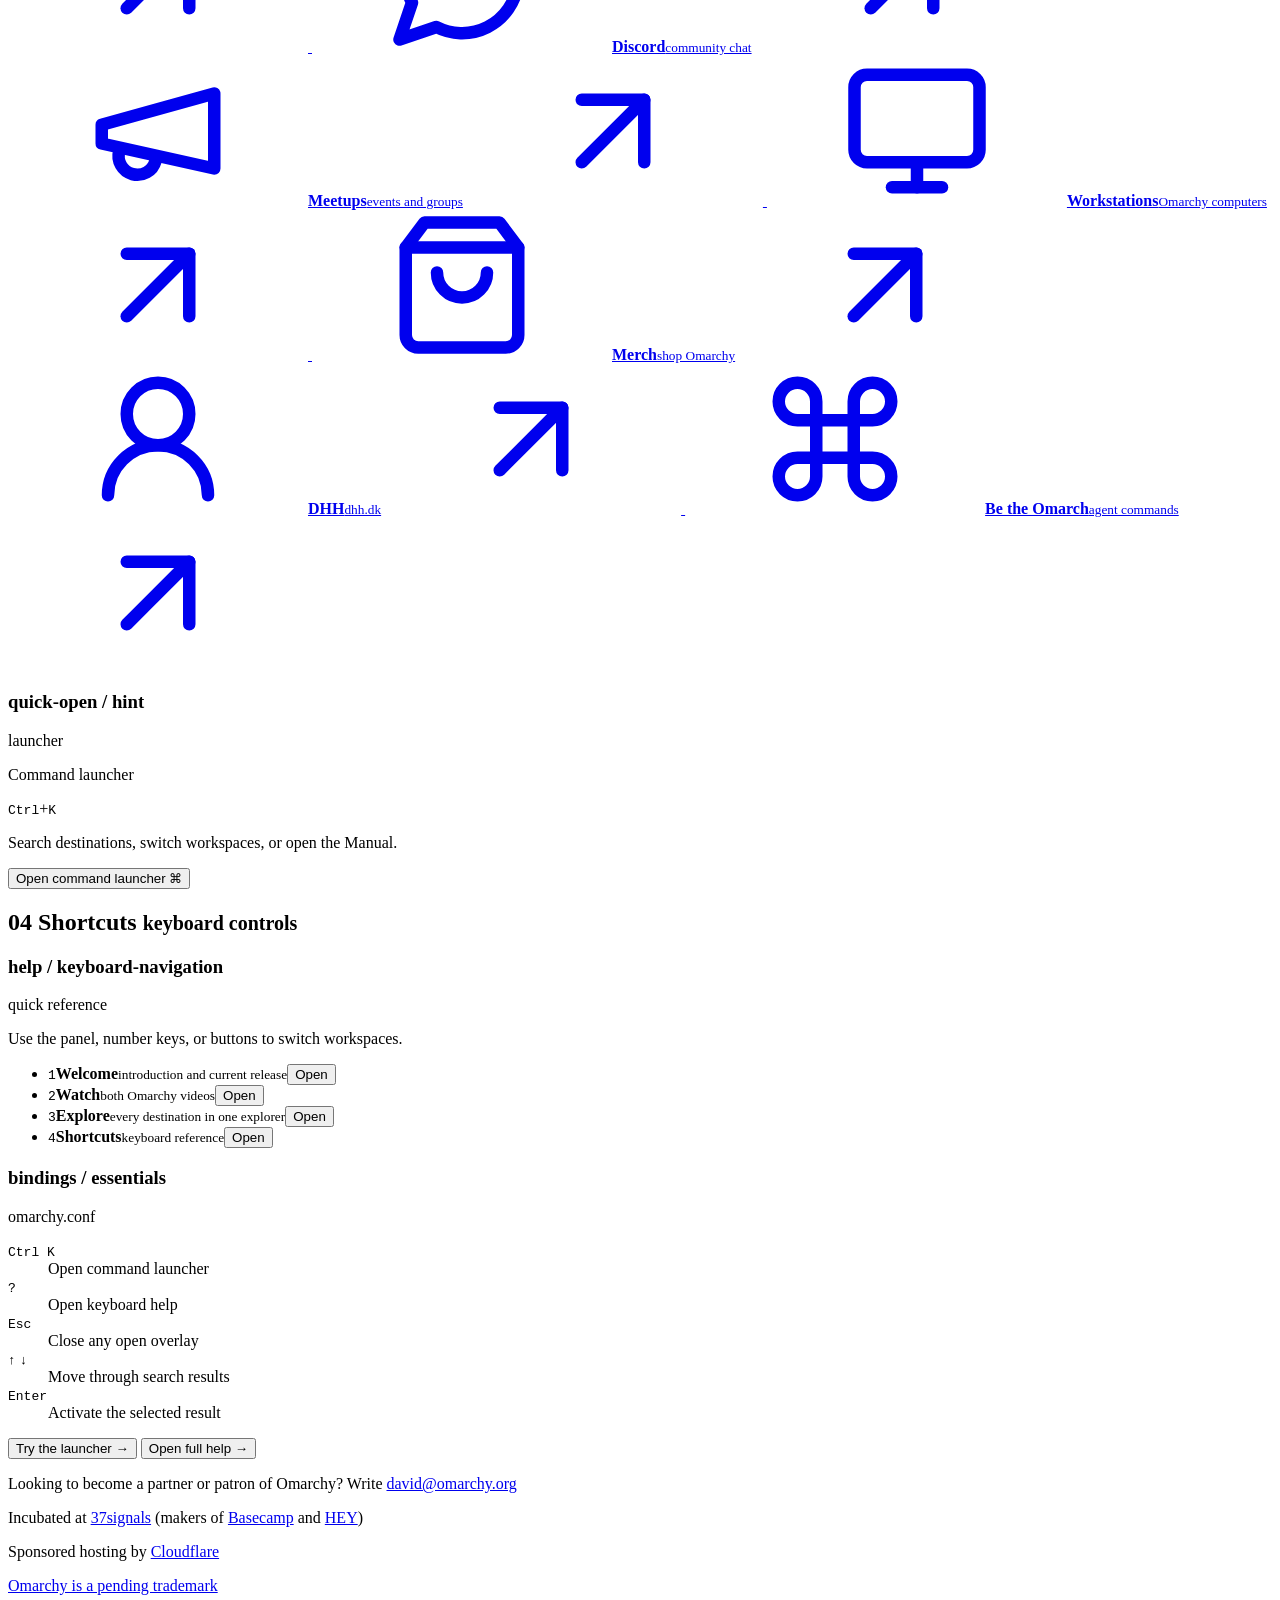
==== commit 011bb91f: "Replace text glyphs with inline Lucide icon sprite All 17 explorer destinations, workspace launcher " ====
--- a/index.html
+++ b/index.html
@@ -32,6 +32,74 @@
   </head>
 
   <body class="quattro-body">
+    <svg class="lucide-sprite" aria-hidden="true" focusable="false">
+<symbol id="lc-book-open" viewBox="0 0 24 24" fill="none" stroke="currentColor" stroke-width="2" stroke-linecap="round" stroke-linejoin="round"><path d="M12 7v14" />
+  <path d="M3 18a1 1 0 0 1-1-1V4a1 1 0 0 1 1-1h5a4 4 0 0 1 4 4 4 4 0 0 1 4-4h5a1 1 0 0 1 1 1v13a1 1 0 0 1-1 1h-6a3 3 0 0 0-3 3 3 3 0 0 0-3-3z" /></symbol>
+<symbol id="lc-play" viewBox="0 0 24 24" fill="none" stroke="currentColor" stroke-width="2" stroke-linecap="round" stroke-linejoin="round"><polygon points="6 3 20 12 6 21 6 3" /></symbol>
+<symbol id="lc-download" viewBox="0 0 24 24" fill="none" stroke="currentColor" stroke-width="2" stroke-linecap="round" stroke-linejoin="round"><path d="M21 15v4a2 2 0 0 1-2 2H5a2 2 0 0 1-2-2v-4" />
+  <polyline points="7 10 12 15 17 10" />
+  <line x1="12" x2="12" y1="15" y2="3" /></symbol>
+<symbol id="lc-puzzle" viewBox="0 0 24 24" fill="none" stroke="currentColor" stroke-width="2" stroke-linecap="round" stroke-linejoin="round"><path d="M15.39 4.39a1 1 0 0 0 1.68-.474 2.5 2.5 0 1 1 3.014 3.015 1 1 0 0 0-.474 1.68l1.683 1.682a2.414 2.414 0 0 1 0 3.414L19.61 15.39a1 1 0 0 1-1.68-.474 2.5 2.5 0 1 0-3.014 3.015 1 1 0 0 1 .474 1.68l-1.683 1.682a2.414 2.414 0 0 1-3.414 0L8.61 19.61a1 1 0 0 0-1.68.474 2.5 2.5 0 1 1-3.014-3.015 1 1 0 0 0 .474-1.68l-1.683-1.682a2.414 2.414 0 0 1 0-3.414L4.39 8.61a1 1 0 0 1 1.68.474 2.5 2.5 0 1 0 3.014-3.015 1 1 0 0 1-.474-1.68l1.683-1.682a2.414 2.414 0 0 1 3.414 0z" /></symbol>
+<symbol id="lc-github" viewBox="0 0 24 24" fill="none" stroke="currentColor" stroke-width="2" stroke-linecap="round" stroke-linejoin="round"><path d="M15 22v-4a4.8 4.8 0 0 0-1-3.5c3 0 6-2 6-5.5.08-1.25-.27-2.48-1-3.5.28-1.15.28-2.35 0-3.5 0 0-1 0-3 1.5-2.64-.5-5.36-.5-8 0C6 2 5 2 5 2c-.3 1.15-.3 2.35 0 3.5A5.403 5.403 0 0 0 4 9c0 3.5 3 5.5 6 5.5-.39.49-.68 1.05-.85 1.65-.17.6-.22 1.23-.15 1.85v4" />
+  <path d="M9 18c-4.51 2-5-2-7-2" /></symbol>
+<symbol id="lc-shield-alert" viewBox="0 0 24 24" fill="none" stroke="currentColor" stroke-width="2" stroke-linecap="round" stroke-linejoin="round"><path d="M20 13c0 5-3.5 7.5-7.66 8.95a1 1 0 0 1-.67-.01C7.5 20.5 4 18 4 13V6a1 1 0 0 1 1-1c2 0 4.5-1.2 6.24-2.72a1.17 1.17 0 0 1 1.52 0C14.51 3.81 17 5 19 5a1 1 0 0 1 1 1z" />
+  <path d="M12 8v4" />
+  <path d="M12 16h.01" /></symbol>
+<symbol id="lc-newspaper" viewBox="0 0 24 24" fill="none" stroke="currentColor" stroke-width="2" stroke-linecap="round" stroke-linejoin="round"><path d="M4 22h16a2 2 0 0 0 2-2V4a2 2 0 0 0-2-2H8a2 2 0 0 0-2 2v16a2 2 0 0 1-2 2Zm0 0a2 2 0 0 1-2-2v-9c0-1.1.9-2 2-2h2" />
+  <path d="M18 14h-8" />
+  <path d="M15 18h-5" />
+  <path d="M10 6h8v4h-8V6Z" /></symbol>
+<symbol id="lc-users" viewBox="0 0 24 24" fill="none" stroke="currentColor" stroke-width="2" stroke-linecap="round" stroke-linejoin="round"><path d="M16 21v-2a4 4 0 0 0-4-4H6a4 4 0 0 0-4 4v2" />
+  <circle cx="9" cy="7" r="4" />
+  <path d="M22 21v-2a4 4 0 0 0-3-3.87" />
+  <path d="M16 3.13a4 4 0 0 1 0 7.75" /></symbol>
+<symbol id="lc-heart" viewBox="0 0 24 24" fill="none" stroke="currentColor" stroke-width="2" stroke-linecap="round" stroke-linejoin="round"><path d="M19 14c1.49-1.46 3-3.21 3-5.5A5.5 5.5 0 0 0 16.5 3c-1.76 0-3 .5-4.5 2-1.5-1.5-2.74-2-4.5-2A5.5 5.5 0 0 0 2 8.5c0 2.3 1.5 4.05 3 5.5l7 7Z" /></symbol>
+<symbol id="lc-circle-dollar-sign" viewBox="0 0 24 24" fill="none" stroke="currentColor" stroke-width="2" stroke-linecap="round" stroke-linejoin="round"><circle cx="12" cy="12" r="10" />
+  <path d="M16 8h-6a2 2 0 1 0 0 4h4a2 2 0 1 1 0 4H8" />
+  <path d="M12 18V6" /></symbol>
+<symbol id="lc-sparkles" viewBox="0 0 24 24" fill="none" stroke="currentColor" stroke-width="2" stroke-linecap="round" stroke-linejoin="round"><path d="M9.937 15.5A2 2 0 0 0 8.5 14.063l-6.135-1.582a.5.5 0 0 1 0-.962L8.5 9.936A2 2 0 0 0 9.937 8.5l1.582-6.135a.5.5 0 0 1 .963 0L14.063 8.5A2 2 0 0 0 15.5 9.937l6.135 1.581a.5.5 0 0 1 0 .964L15.5 14.063a2 2 0 0 0-1.437 1.437l-1.582 6.135a.5.5 0 0 1-.963 0z" />
+  <path d="M20 3v4" />
+  <path d="M22 5h-4" />
+  <path d="M4 17v2" />
+  <path d="M5 18H3" /></symbol>
+<symbol id="lc-message-circle" viewBox="0 0 24 24" fill="none" stroke="currentColor" stroke-width="2" stroke-linecap="round" stroke-linejoin="round"><path d="M7.9 20A9 9 0 1 0 4 16.1L2 22Z" /></symbol>
+<symbol id="lc-megaphone" viewBox="0 0 24 24" fill="none" stroke="currentColor" stroke-width="2" stroke-linecap="round" stroke-linejoin="round"><path d="m3 11 18-5v12L3 14v-3z" />
+  <path d="M11.6 16.8a3 3 0 1 1-5.8-1.6" /></symbol>
+<symbol id="lc-monitor" viewBox="0 0 24 24" fill="none" stroke="currentColor" stroke-width="2" stroke-linecap="round" stroke-linejoin="round"><rect width="20" height="14" x="2" y="3" rx="2" />
+  <line x1="8" x2="16" y1="21" y2="21" />
+  <line x1="12" x2="12" y1="17" y2="21" /></symbol>
+<symbol id="lc-shopping-bag" viewBox="0 0 24 24" fill="none" stroke="currentColor" stroke-width="2" stroke-linecap="round" stroke-linejoin="round"><path d="M6 2 3 6v14a2 2 0 0 0 2 2h14a2 2 0 0 0 2-2V6l-3-4Z" />
+  <path d="M3 6h18" />
+  <path d="M16 10a4 4 0 0 1-8 0" /></symbol>
+<symbol id="lc-user-round" viewBox="0 0 24 24" fill="none" stroke="currentColor" stroke-width="2" stroke-linecap="round" stroke-linejoin="round"><circle cx="12" cy="8" r="5" />
+  <path d="M20 21a8 8 0 0 0-16 0" /></symbol>
+<symbol id="lc-command" viewBox="0 0 24 24" fill="none" stroke="currentColor" stroke-width="2" stroke-linecap="round" stroke-linejoin="round"><path d="M15 6v12a3 3 0 1 0 3-3H6a3 3 0 1 0 3 3V6a3 3 0 1 0-3 3h12a3 3 0 1 0-3-3" /></symbol>
+<symbol id="lc-house" viewBox="0 0 24 24" fill="none" stroke="currentColor" stroke-width="2" stroke-linecap="round" stroke-linejoin="round"><path d="M15 21v-8a1 1 0 0 0-1-1h-4a1 1 0 0 0-1 1v8" />
+  <path d="M3 10a2 2 0 0 1 .709-1.528l7-5.999a2 2 0 0 1 2.582 0l7 5.999A2 2 0 0 1 21 10v9a2 2 0 0 1-2 2H5a2 2 0 0 1-2-2z" /></symbol>
+<symbol id="lc-monitor-play" viewBox="0 0 24 24" fill="none" stroke="currentColor" stroke-width="2" stroke-linecap="round" stroke-linejoin="round"><path d="M10 7.75a.75.75 0 0 1 1.142-.638l3.664 2.249a.75.75 0 0 1 0 1.278l-3.664 2.25a.75.75 0 0 1-1.142-.64z" />
+  <path d="M12 17v4" />
+  <path d="M8 21h8" />
+  <rect x="2" y="3" width="20" height="14" rx="2" /></symbol>
+<symbol id="lc-layout-grid" viewBox="0 0 24 24" fill="none" stroke="currentColor" stroke-width="2" stroke-linecap="round" stroke-linejoin="round"><rect width="7" height="7" x="3" y="3" rx="1" />
+  <rect width="7" height="7" x="14" y="3" rx="1" />
+  <rect width="7" height="7" x="14" y="14" rx="1" />
+  <rect width="7" height="7" x="3" y="14" rx="1" /></symbol>
+<symbol id="lc-keyboard" viewBox="0 0 24 24" fill="none" stroke="currentColor" stroke-width="2" stroke-linecap="round" stroke-linejoin="round"><path d="M10 8h.01" />
+  <path d="M12 12h.01" />
+  <path d="M14 8h.01" />
+  <path d="M16 12h.01" />
+  <path d="M18 8h.01" />
+  <path d="M6 8h.01" />
+  <path d="M7 16h10" />
+  <path d="M8 12h.01" />
+  <rect width="20" height="16" x="2" y="4" rx="2" /></symbol>
+<symbol id="lc-search" viewBox="0 0 24 24" fill="none" stroke="currentColor" stroke-width="2" stroke-linecap="round" stroke-linejoin="round"><circle cx="11" cy="11" r="8" />
+  <path d="m21 21-4.3-4.3" /></symbol>
+<symbol id="lc-arrow-up-right" viewBox="0 0 24 24" fill="none" stroke="currentColor" stroke-width="2" stroke-linecap="round" stroke-linejoin="round"><path d="M7 7h10v10" />
+  <path d="M7 17 17 7" /></symbol>
+<symbol id="lc-arrow-right" viewBox="0 0 24 24" fill="none" stroke="currentColor" stroke-width="2" stroke-linecap="round" stroke-linejoin="round"><path d="M5 12h14" />
+  <path d="m12 5 7 7-7 7" /></symbol>
+</svg>
     <a class="skip-link" href="#workspace-content">Skip to workspace content</a>
 
     <div class="quattro-shell">
@@ -234,56 +302,56 @@
               <div class="window__body explorer-window">
                 <div class="explorer-window__path" aria-label="Current folder"><span aria-hidden="true">⌂</span> home <span aria-hidden="true">/</span> omarchy <span aria-hidden="true">/</span> destinations</div>
                 <div class="destination-grid">
-                  <a class="destination" href="https://omarchy.org/manual/" data-launcher-label="Manual" data-launcher-description="Read the Omarchy manual">
-                    <span class="destination__icon" aria-hidden="true">M</span><span><strong>Manual</strong><small>learn the system</small></span><span class="destination__arrow" aria-hidden="true">↗</span>
-                  </a>
-                  <a class="destination" href="/omarchy-site/live/" data-launcher-label="Desktop Demo" data-launcher-description="Open the interactive desktop demo">
-                    <span class="destination__icon" aria-hidden="true">▶</span><span><strong>Desktop Demo</strong><small>interactive preview</small></span><span class="destination__arrow" aria-hidden="true">↗</span>
-                  </a>
-                  <a class="destination" href="https://iso.omarchy.org/omarchy-4.0.1.iso" data-launcher-label="ISO" data-launcher-description="Download Omarchy 4.0.1">
-                    <span class="destination__icon" aria-hidden="true">↓</span><span><strong>ISO</strong><small>omarchy 4.0.1</small></span><span class="destination__arrow" aria-hidden="true">↗</span>
-                  </a>
-                  <a class="destination" href="https://omarchyplugins.com/" data-launcher-label="Plugins" data-launcher-description="Browse the Omarchy plugin ecosystem" target="_blank" rel="noopener noreferrer">
-                    <span class="destination__icon" aria-hidden="true">+</span><span><strong>Plugins</strong><small>extend your setup</small></span><span class="destination__arrow" aria-hidden="true">↗</span>
-                  </a>
-                  <a class="destination" href="https://github.com/omacom/omarchy" data-launcher-label="GitHub" data-launcher-description="Browse Omarchy source code" target="_blank" rel="noopener noreferrer">
-                    <span class="destination__icon" aria-hidden="true">GH</span><span><strong>GitHub</strong><small>source code</small></span><span class="destination__arrow" aria-hidden="true">↗</span>
-                  </a>
-                  <a class="destination" href="https://omarchy.org/security/" data-launcher-label="Security" data-launcher-description="Report a security issue">
-                    <span class="destination__icon" aria-hidden="true">!</span><span><strong>Security</strong><small>report responsibly</small></span><span class="destination__arrow" aria-hidden="true">↗</span>
-                  </a>
-                  <a class="destination" href="https://omarchy.org/news/" data-launcher-label="News" data-launcher-description="Read the latest Omarchy news">
-                    <span class="destination__icon" aria-hidden="true">N</span><span><strong>News</strong><small>project updates</small></span><span class="destination__arrow" aria-hidden="true">↗</span>
-                  </a>
-                  <a class="destination" href="https://omarchy.org/teams/" data-launcher-label="Teams" data-launcher-description="Meet the Omarchy teams">
-                    <span class="destination__icon" aria-hidden="true">T</span><span><strong>Teams</strong><small>people behind it</small></span><span class="destination__arrow" aria-hidden="true">↗</span>
-                  </a>
-                  <a class="destination" href="https://omarchy.org/patrons/" data-launcher-label="Patrons" data-launcher-description="Meet the Omarchy patrons">
-                    <span class="destination__icon" aria-hidden="true">♡</span><span><strong>Patrons</strong><small>backers and friends</small></span><span class="destination__arrow" aria-hidden="true">↗</span>
-                  </a>
-                  <a class="destination" href="https://omarchy.org/sponsorships/" data-launcher-label="Sponsorships" data-launcher-description="Explore Omarchy sponsorships">
-                    <span class="destination__icon" aria-hidden="true">$</span><span><strong>Sponsorships</strong><small>current sponsors</small></span><span class="destination__arrow" aria-hidden="true">↗</span>
-                  </a>
-                  <a class="destination" href="https://omarchy.org/air/" data-launcher-label="AIR" data-launcher-description="Meet Omarchy artists in residence">
-                    <span class="destination__icon" aria-hidden="true">✦</span><span><strong>AIR</strong><small>artists in residence</small></span><span class="destination__arrow" aria-hidden="true">↗</span>
-                  </a>
-                  <a class="destination" href="https://discord.gg/tXFUdasqhY" data-launcher-label="Discord" data-launcher-description="Join the Omarchy Discord community" target="_blank" rel="noopener noreferrer">
-                    <span class="destination__icon" aria-hidden="true">◌</span><span><strong>Discord</strong><small>community chat</small></span><span class="destination__arrow" aria-hidden="true">↗</span>
-                  </a>
-                  <a class="destination" href="https://omarchy.org/meetups/" data-launcher-label="Meetups" data-launcher-description="Find an Omarchy meetup">
-                    <span class="destination__icon" aria-hidden="true">⌁</span><span><strong>Meetups</strong><small>events and groups</small></span><span class="destination__arrow" aria-hidden="true">↗</span>
-                  </a>
-                  <a class="destination" href="https://omarchy.org/workstations/" data-launcher-label="Workstations" data-launcher-description="Shop Omarchy workstations">
-                    <span class="destination__icon" aria-hidden="true">▣</span><span><strong>Workstations</strong><small>Omarchy computers</small></span><span class="destination__arrow" aria-hidden="true">↗</span>
-                  </a>
-                  <a class="destination" href="https://supply.37signals.com/collections/omarchy" data-launcher-label="Merch" data-launcher-description="Shop Omarchy merchandise" target="_blank" rel="noopener noreferrer">
-                    <span class="destination__icon" aria-hidden="true">◇</span><span><strong>Merch</strong><small>shop Omarchy</small></span><span class="destination__arrow" aria-hidden="true">↗</span>
-                  </a>
-                  <a class="destination" href="https://dhh.dk" data-launcher-label="DHH" data-launcher-description="David Heinemeier Hansson" target="_blank" rel="noopener noreferrer">
-                    <span class="destination__icon" aria-hidden="true">D</span><span><strong>DHH</strong><small>dhh.dk</small></span><span class="destination__arrow" aria-hidden="true">↗</span>
-                  </a>
-                  <a class="destination" href="https://omarchs.fyi" data-launcher-label="Be the Omarch" data-launcher-description="Command your agent" target="_blank" rel="noopener noreferrer">
-                    <span class="destination__icon" aria-hidden="true">⌘</span><span><strong>Be the Omarch</strong><small>agent commands</small></span><span class="destination__arrow" aria-hidden="true">↗</span>
+                  <a class="destination" href="https://omarchy.org/manual/" data-launcher-label="Manual" data-launcher-description="Read the Omarchy manual" data-lucide="lc-book-open">
+                    <span class="destination__icon" aria-hidden="true"><svg class="glyph-icon" aria-hidden="true"><use href="#lc-book-open"/></svg></span><span><strong>Manual</strong><small>learn the system</small></span><span class="destination__arrow" aria-hidden="true"><svg class="glyph-arrow" aria-hidden="true"><use href="#lc-arrow-up-right"/></svg></span>
+                  </a>
+                  <a class="destination" href="/omarchy-site/live/" data-launcher-label="Desktop Demo" data-launcher-description="Open the interactive desktop demo" data-lucide="lc-play">
+                    <span class="destination__icon" aria-hidden="true"><svg class="glyph-icon" aria-hidden="true"><use href="#lc-play"/></svg></span><span><strong>Desktop Demo</strong><small>interactive preview</small></span><span class="destination__arrow" aria-hidden="true"><svg class="glyph-arrow" aria-hidden="true"><use href="#lc-arrow-up-right"/></svg></span>
+                  </a>
+                  <a class="destination" href="https://iso.omarchy.org/omarchy-4.0.1.iso" data-launcher-label="ISO" data-launcher-description="Download Omarchy 4.0.1" data-lucide="lc-download">
+                    <span class="destination__icon" aria-hidden="true"><svg class="glyph-icon" aria-hidden="true"><use href="#lc-download"/></svg></span><span><strong>ISO</strong><small>omarchy 4.0.1</small></span><span class="destination__arrow" aria-hidden="true"><svg class="glyph-arrow" aria-hidden="true"><use href="#lc-arrow-up-right"/></svg></span>
+                  </a>
+                  <a class="destination" href="https://omarchyplugins.com/" data-brand-domain="omarchyplugins.com" data-launcher-label="Plugins" data-launcher-description="Browse the Omarchy plugin ecosystem" target="_blank" rel="noopener noreferrer" data-lucide="lc-puzzle">
+                    <span class="destination__icon" aria-hidden="true"><svg class="glyph-icon" aria-hidden="true"><use href="#lc-puzzle"/></svg></span><span><strong>Plugins</strong><small>extend your setup</small></span><span class="destination__arrow" aria-hidden="true"><svg class="glyph-arrow" aria-hidden="true"><use href="#lc-arrow-up-right"/></svg></span>
+                  </a>
+                  <a class="destination" href="https://github.com/omacom/omarchy" data-brand-domain="github.com" data-launcher-label="GitHub" data-launcher-description="Browse Omarchy source code" target="_blank" rel="noopener noreferrer" data-lucide="lc-github">
+                    <span class="destination__icon" aria-hidden="true"><svg class="glyph-icon" aria-hidden="true"><use href="#lc-github"/></svg></span><span><strong>GitHub</strong><small>source code</small></span><span class="destination__arrow" aria-hidden="true"><svg class="glyph-arrow" aria-hidden="true"><use href="#lc-arrow-up-right"/></svg></span>
+                  </a>
+                  <a class="destination" href="https://omarchy.org/security/" data-launcher-label="Security" data-launcher-description="Report a security issue" data-lucide="lc-shield-alert">
+                    <span class="destination__icon" aria-hidden="true"><svg class="glyph-icon" aria-hidden="true"><use href="#lc-shield-alert"/></svg></span><span><strong>Security</strong><small>report responsibly</small></span><span class="destination__arrow" aria-hidden="true"><svg class="glyph-arrow" aria-hidden="true"><use href="#lc-arrow-up-right"/></svg></span>
+                  </a>
+                  <a class="destination" href="https://omarchy.org/news/" data-launcher-label="News" data-launcher-description="Read the latest Omarchy news" data-lucide="lc-newspaper">
+                    <span class="destination__icon" aria-hidden="true"><svg class="glyph-icon" aria-hidden="true"><use href="#lc-newspaper"/></svg></span><span><strong>News</strong><small>project updates</small></span><span class="destination__arrow" aria-hidden="true"><svg class="glyph-arrow" aria-hidden="true"><use href="#lc-arrow-up-right"/></svg></span>
+                  </a>
+                  <a class="destination" href="https://omarchy.org/teams/" data-launcher-label="Teams" data-launcher-description="Meet the Omarchy teams" data-lucide="lc-users">
+                    <span class="destination__icon" aria-hidden="true"><svg class="glyph-icon" aria-hidden="true"><use href="#lc-users"/></svg></span><span><strong>Teams</strong><small>people behind it</small></span><span class="destination__arrow" aria-hidden="true"><svg class="glyph-arrow" aria-hidden="true"><use href="#lc-arrow-up-right"/></svg></span>
+                  </a>
+                  <a class="destination" href="https://omarchy.org/patrons/" data-launcher-label="Patrons" data-launcher-description="Meet the Omarchy patrons" data-lucide="lc-heart">
+                    <span class="destination__icon" aria-hidden="true"><svg class="glyph-icon" aria-hidden="true"><use href="#lc-heart"/></svg></span><span><strong>Patrons</strong><small>backers and friends</small></span><span class="destination__arrow" aria-hidden="true"><svg class="glyph-arrow" aria-hidden="true"><use href="#lc-arrow-up-right"/></svg></span>
+                  </a>
+                  <a class="destination" href="https://omarchy.org/sponsorships/" data-launcher-label="Sponsorships" data-launcher-description="Explore Omarchy sponsorships" data-lucide="lc-circle-dollar-sign">
+                    <span class="destination__icon" aria-hidden="true"><svg class="glyph-icon" aria-hidden="true"><use href="#lc-circle-dollar-sign"/></svg></span><span><strong>Sponsorships</strong><small>current sponsors</small></span><span class="destination__arrow" aria-hidden="true"><svg class="glyph-arrow" aria-hidden="true"><use href="#lc-arrow-up-right"/></svg></span>
+                  </a>
+                  <a class="destination" href="https://omarchy.org/air/" data-launcher-label="AIR" data-launcher-description="Meet Omarchy artists in residence" data-lucide="lc-sparkles">
+                    <span class="destination__icon" aria-hidden="true"><svg class="glyph-icon" aria-hidden="true"><use href="#lc-sparkles"/></svg></span><span><strong>AIR</strong><small>artists in residence</small></span><span class="destination__arrow" aria-hidden="true"><svg class="glyph-arrow" aria-hidden="true"><use href="#lc-arrow-up-right"/></svg></span>
+                  </a>
+                  <a class="destination" href="https://discord.gg/tXFUdasqhY" data-brand-domain="discord.com" data-launcher-label="Discord" data-launcher-description="Join the Omarchy Discord community" target="_blank" rel="noopener noreferrer" data-lucide="lc-message-circle">
+                    <span class="destination__icon" aria-hidden="true"><svg class="glyph-icon" aria-hidden="true"><use href="#lc-message-circle"/></svg></span><span><strong>Discord</strong><small>community chat</small></span><span class="destination__arrow" aria-hidden="true"><svg class="glyph-arrow" aria-hidden="true"><use href="#lc-arrow-up-right"/></svg></span>
+                  </a>
+                  <a class="destination" href="https://omarchy.org/meetups/" data-launcher-label="Meetups" data-launcher-description="Find an Omarchy meetup" data-lucide="lc-megaphone">
+                    <span class="destination__icon" aria-hidden="true"><svg class="glyph-icon" aria-hidden="true"><use href="#lc-megaphone"/></svg></span><span><strong>Meetups</strong><small>events and groups</small></span><span class="destination__arrow" aria-hidden="true"><svg class="glyph-arrow" aria-hidden="true"><use href="#lc-arrow-up-right"/></svg></span>
+                  </a>
+                  <a class="destination" href="https://omarchy.org/workstations/" data-launcher-label="Workstations" data-launcher-description="Shop Omarchy workstations" data-lucide="lc-monitor">
+                    <span class="destination__icon" aria-hidden="true"><svg class="glyph-icon" aria-hidden="true"><use href="#lc-monitor"/></svg></span><span><strong>Workstations</strong><small>Omarchy computers</small></span><span class="destination__arrow" aria-hidden="true"><svg class="glyph-arrow" aria-hidden="true"><use href="#lc-arrow-up-right"/></svg></span>
+                  </a>
+                  <a class="destination" href="https://supply.37signals.com/collections/omarchy" data-brand-domain="37signals.com" data-launcher-label="Merch" data-launcher-description="Shop Omarchy merchandise" target="_blank" rel="noopener noreferrer" data-lucide="lc-shopping-bag">
+                    <span class="destination__icon" aria-hidden="true"><svg class="glyph-icon" aria-hidden="true"><use href="#lc-shopping-bag"/></svg></span><span><strong>Merch</strong><small>shop Omarchy</small></span><span class="destination__arrow" aria-hidden="true"><svg class="glyph-arrow" aria-hidden="true"><use href="#lc-arrow-up-right"/></svg></span>
+                  </a>
+                  <a class="destination" href="https://dhh.dk" data-brand-domain="dhh.dk" data-launcher-label="DHH" data-launcher-description="David Heinemeier Hansson" target="_blank" rel="noopener noreferrer" data-lucide="lc-user-round">
+                    <span class="destination__icon" aria-hidden="true"><svg class="glyph-icon" aria-hidden="true"><use href="#lc-user-round"/></svg></span><span><strong>DHH</strong><small>dhh.dk</small></span><span class="destination__arrow" aria-hidden="true"><svg class="glyph-arrow" aria-hidden="true"><use href="#lc-arrow-up-right"/></svg></span>
+                  </a>
+                  <a class="destination" href="https://omarchs.fyi" data-launcher-label="Be the Omarch" data-launcher-description="Command your agent" target="_blank" rel="noopener noreferrer" data-lucide="lc-command">
+                    <span class="destination__icon" aria-hidden="true"><svg class="glyph-icon" aria-hidden="true"><use href="#lc-command"/></svg></span><span><strong>Be the Omarch</strong><small>agent commands</small></span><span class="destination__arrow" aria-hidden="true"><svg class="glyph-arrow" aria-hidden="true"><use href="#lc-arrow-up-right"/></svg></span>
                   </a>
                 </div>
               </div>
@@ -371,7 +439,7 @@
           <button class="dialog-close" type="button" data-action="close-overlays" aria-label="Close command launcher" title="Close (Escape)">×</button>
         </div>
         <label class="search-field" for="launcher-search">
-          <span class="search-field__icon" aria-hidden="true">⌕</span>
+          <span class="search-field__icon" aria-hidden="true"><svg class="glyph-icon glyph-icon--lg" aria-hidden="true"><use href="#lc-search"/></svg></span>
           <span class="sr-only">Search commands and destinations</span>
           <input id="launcher-search" type="search" autocomplete="off" spellcheck="false" placeholder="Search commands and destinations" aria-controls="launcher-results" aria-expanded="false" aria-autocomplete="list">
         </label>
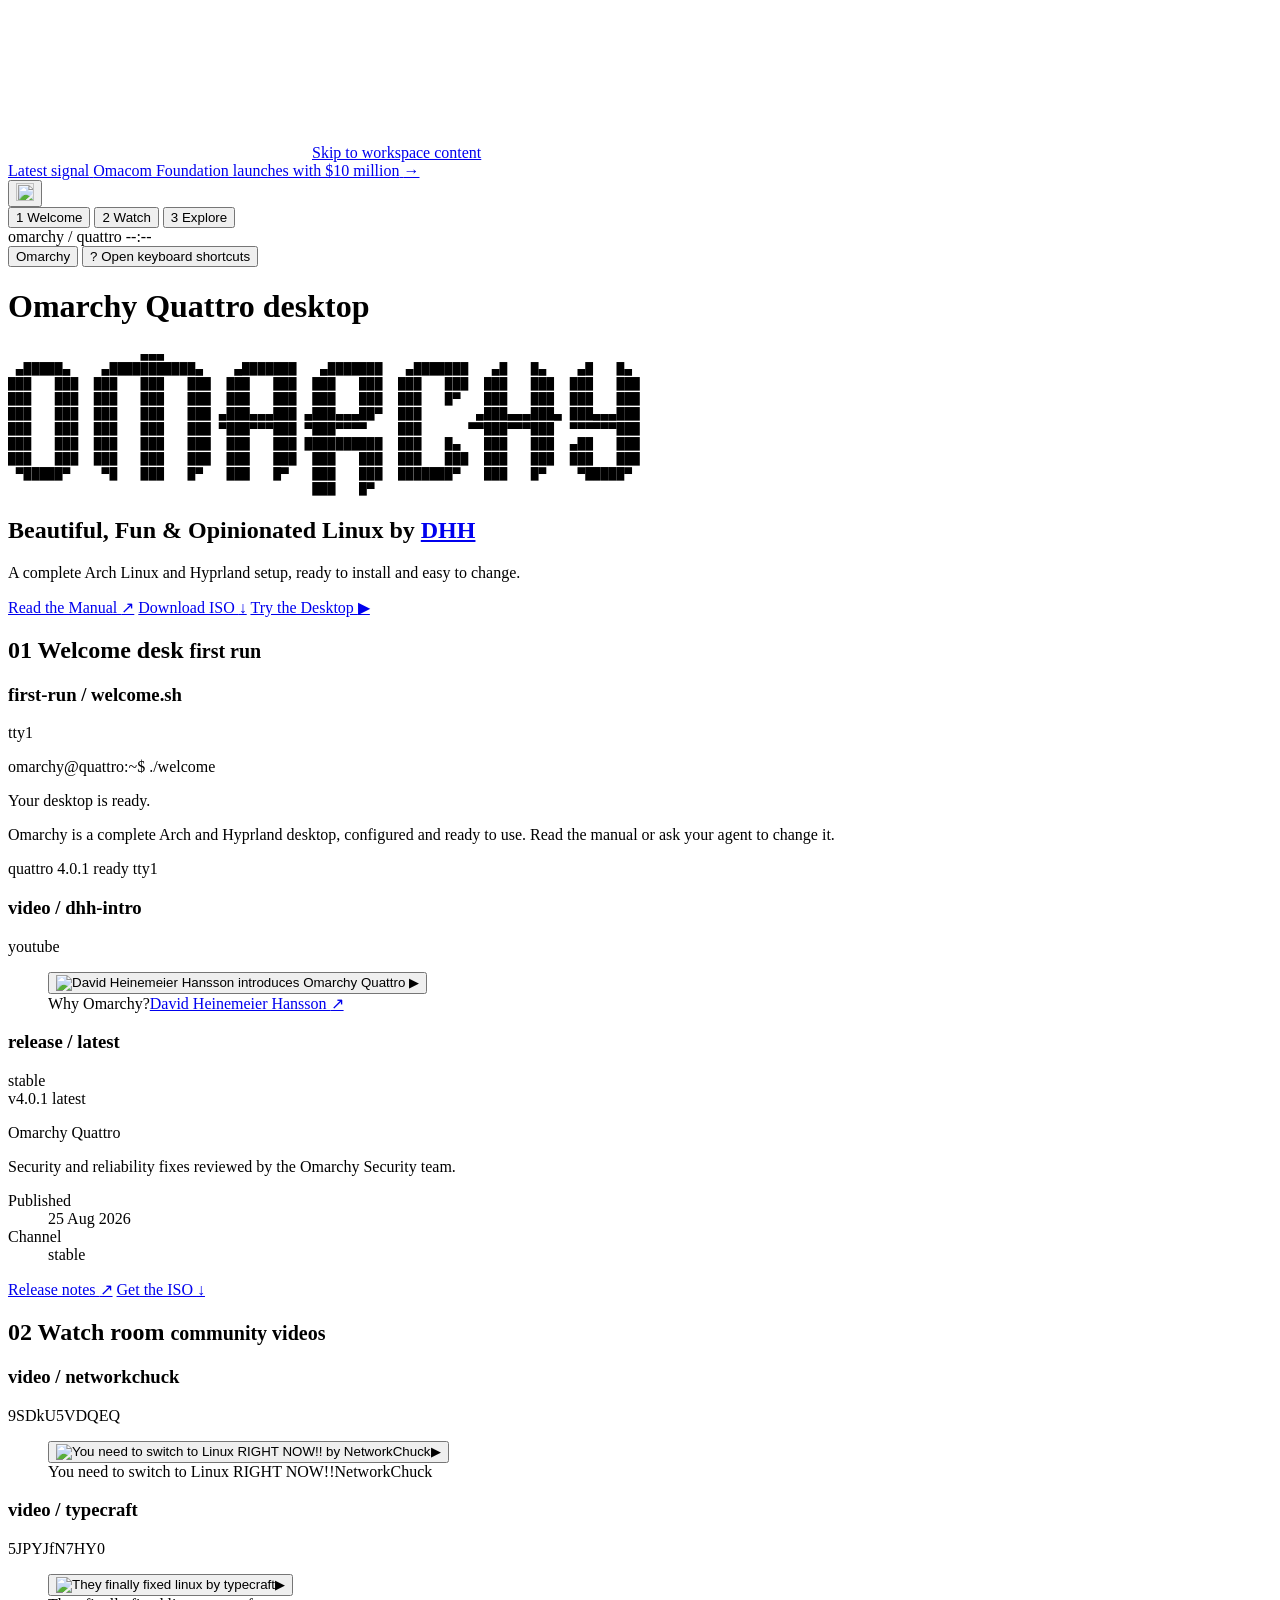
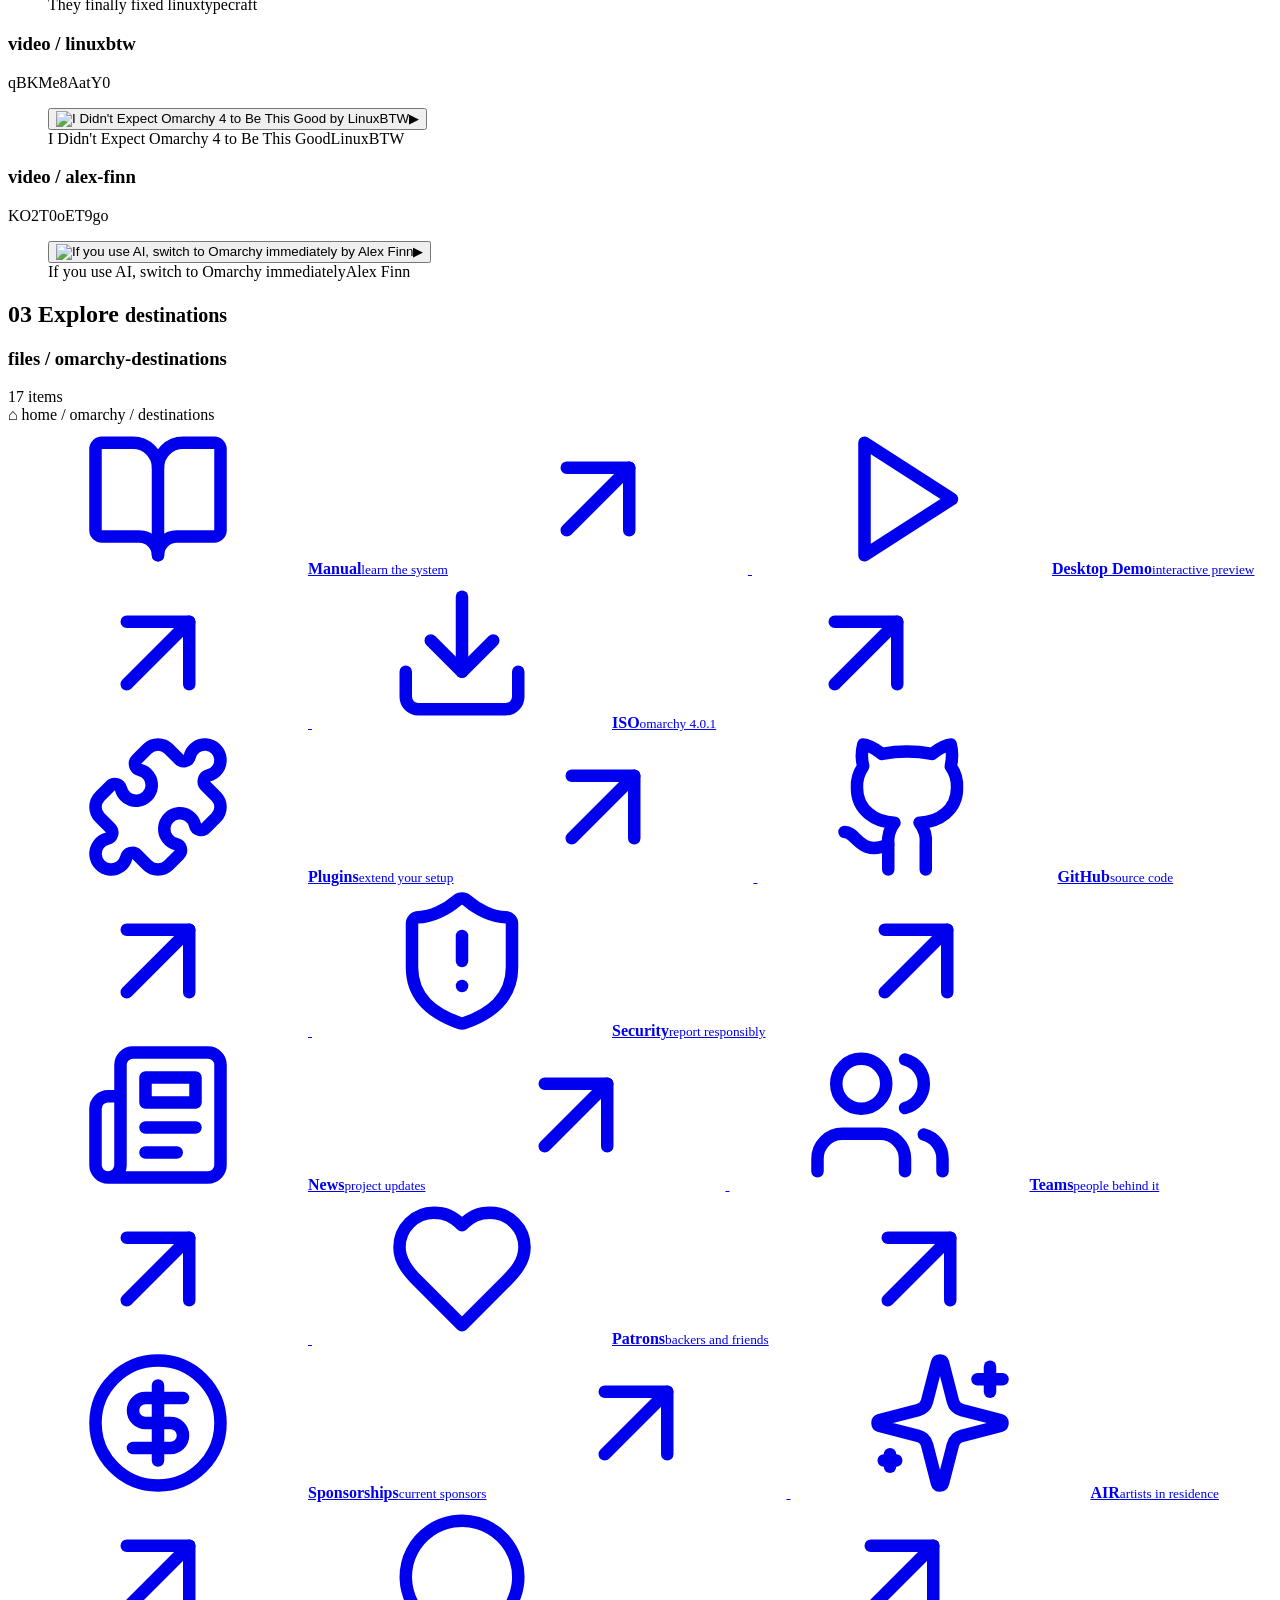
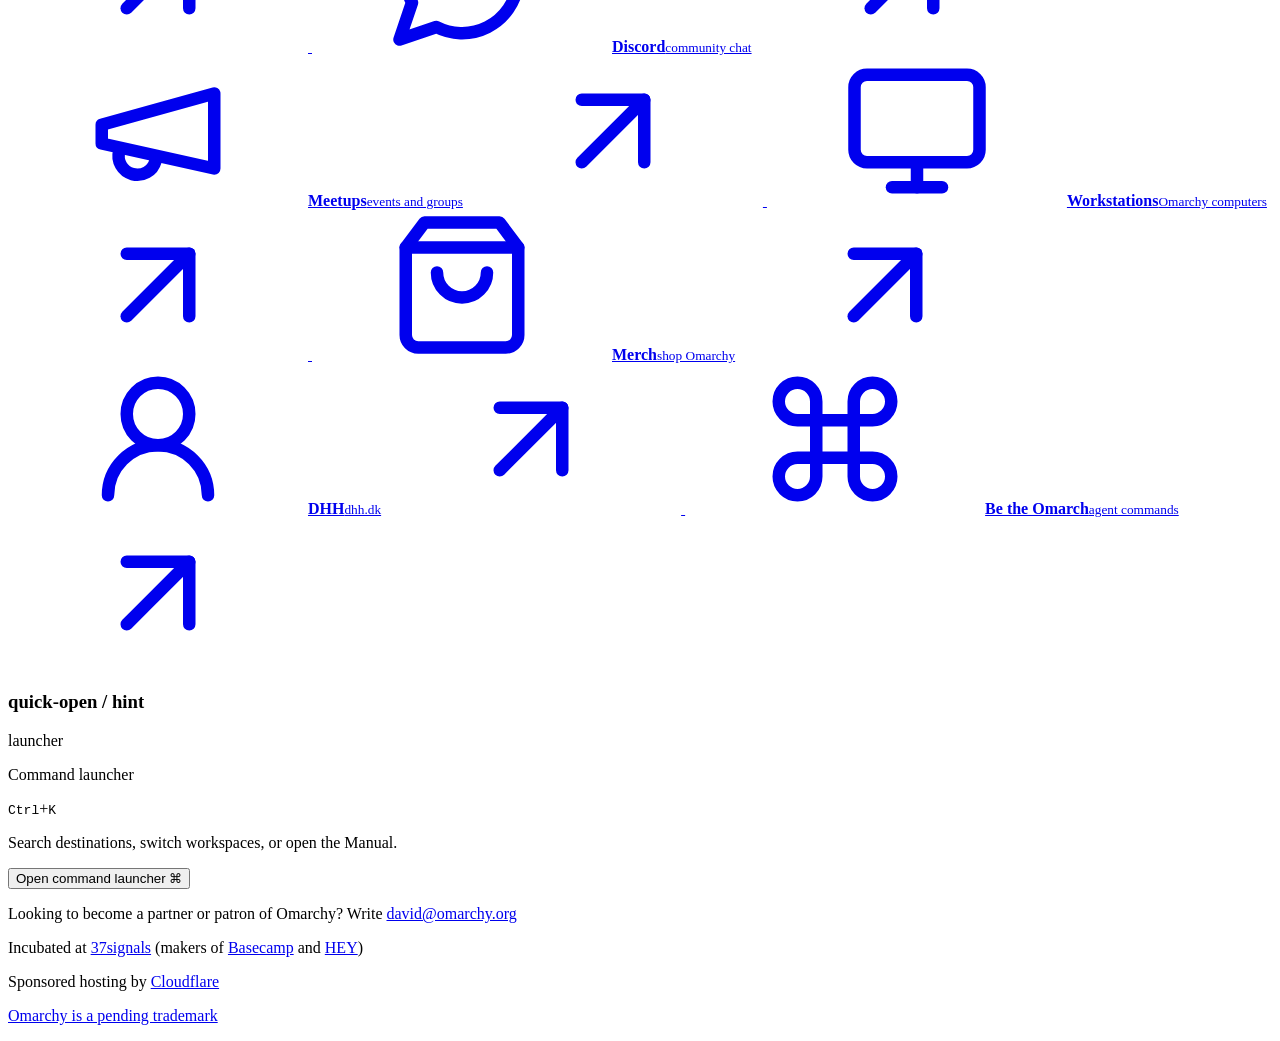
==== commit 4357e009: "Drop the Shortcuts workspace — the ? help dialog already covers it Removes the fourth workspace (top" ====
--- a/index.html
+++ b/index.html
@@ -130,10 +130,6 @@
               <span class="workspace-button__number">3</span>
               <span class="workspace-button__name">Explore</span>
             </button>
-            <button class="workspace-button" type="button" data-workspace-target="4" aria-current="false" title="Workspace 4: Shortcuts">
-              <span class="workspace-button__number">4</span>
-              <span class="workspace-button__name">Shortcuts</span>
-            </button>
           </nav>
         </div>
 
@@ -372,49 +368,6 @@
             </article>
           </div>
         </section>
-
-        <section class="workspace workspace--shortcuts" data-workspace-panel="4" aria-labelledby="workspace-4-title">
-          <h2 class="workspace__heading" id="workspace-4-title" tabindex="-1"><span>04</span> Shortcuts <small>keyboard controls</small></h2>
-          <div class="workspace__tiles workspace__tiles--shortcuts">
-            <article class="window window--guide">
-              <div class="window__titlebar">
-                <span class="window__traffic" aria-hidden="true"><i></i><i></i><i></i></span>
-                <h3>help / keyboard-navigation</h3>
-                <span class="window__meta">quick reference</span>
-              </div>
-              <div class="window__body shortcut-guide">
-                <p class="shortcut-guide__intro">Use the panel, number keys, or buttons to switch workspaces.</p>
-                <ul class="shortcut-cards">
-                  <li><kbd>1</kbd><span><strong>Welcome</strong><small>introduction and current release</small></span><button type="button" data-action="switch-workspace" data-workspace-target="1">Open</button></li>
-                  <li><kbd>2</kbd><span><strong>Watch</strong><small>both Omarchy videos</small></span><button type="button" data-action="switch-workspace" data-workspace-target="2">Open</button></li>
-                  <li><kbd>3</kbd><span><strong>Explore</strong><small>every destination in one explorer</small></span><button type="button" data-action="switch-workspace" data-workspace-target="3">Open</button></li>
-                  <li><kbd>4</kbd><span><strong>Shortcuts</strong><small>keyboard reference</small></span><button type="button" data-action="switch-workspace" data-workspace-target="4">Open</button></li>
-                </ul>
-              </div>
-            </article>
-
-            <article class="window window--cheatsheet">
-              <div class="window__titlebar">
-                <span class="window__traffic" aria-hidden="true"><i></i><i></i><i></i></span>
-                <h3>bindings / essentials</h3>
-                <span class="window__meta">omarchy.conf</span>
-              </div>
-              <div class="window__body cheatsheet">
-                <dl class="binding-list">
-                  <div><dt><kbd>Ctrl K</kbd></dt><dd>Open command launcher</dd></div>
-                  <div><dt><kbd>?</kbd></dt><dd>Open keyboard help</dd></div>
-                  <div><dt><kbd>Esc</kbd></dt><dd>Close any open overlay</dd></div>
-                  <div><dt><kbd>↑</kbd> <kbd>↓</kbd></dt><dd>Move through search results</dd></div>
-                  <div><dt><kbd>Enter</kbd></dt><dd>Activate the selected result</dd></div>
-                </dl>
-                <div class="cheatsheet__actions">
-                  <button class="action action--primary" type="button" data-action="open-launcher">Try the launcher <span aria-hidden="true">→</span></button>
-                  <button class="text-button" type="button" data-action="open-help">Open full help <span aria-hidden="true">→</span></button>
-                </div>
-              </div>
-            </article>
-          </div>
-        </section>
       </main>
 
       <footer class="site-footer">
@@ -501,7 +454,7 @@
         <p class="help-dialog__intro">Keyboard controls for workspaces, search, and dialogs.</p>
         <ul class="help-list">
           <li><span class="help-list__keys"><kbd>Ctrl</kbd><kbd>K</kbd></span><span><strong>Open command launcher</strong><small>Search every destination and workspace</small></span><button type="button" data-action="open-launcher">Try</button></li>
-          <li><span class="help-list__keys"><kbd>1</kbd> to <kbd>4</kbd></span><span><strong>Switch workspaces</strong><small>Only when focus is not on an interactive control</small></span><button type="button" data-action="switch-workspace" data-workspace-target="3">Explore</button></li>
+          <li><span class="help-list__keys"><kbd>1</kbd> to <kbd>3</kbd></span><span><strong>Switch workspaces</strong><small>Only when focus is not on an interactive control</small></span><button type="button" data-action="switch-workspace" data-workspace-target="3">Explore</button></li>
           <li><span class="help-list__keys"><kbd>?</kbd></span><span><strong>Open this help</strong><small>Keep the map close when you need it</small></span><button type="button" data-action="close-overlays">Done</button></li>
           <li><span class="help-list__keys"><kbd>Esc</kbd></span><span><strong>Close overlays</strong><small>Return to the surface underneath</small></span><button type="button" data-action="close-overlays">Close</button></li>
         </ul>
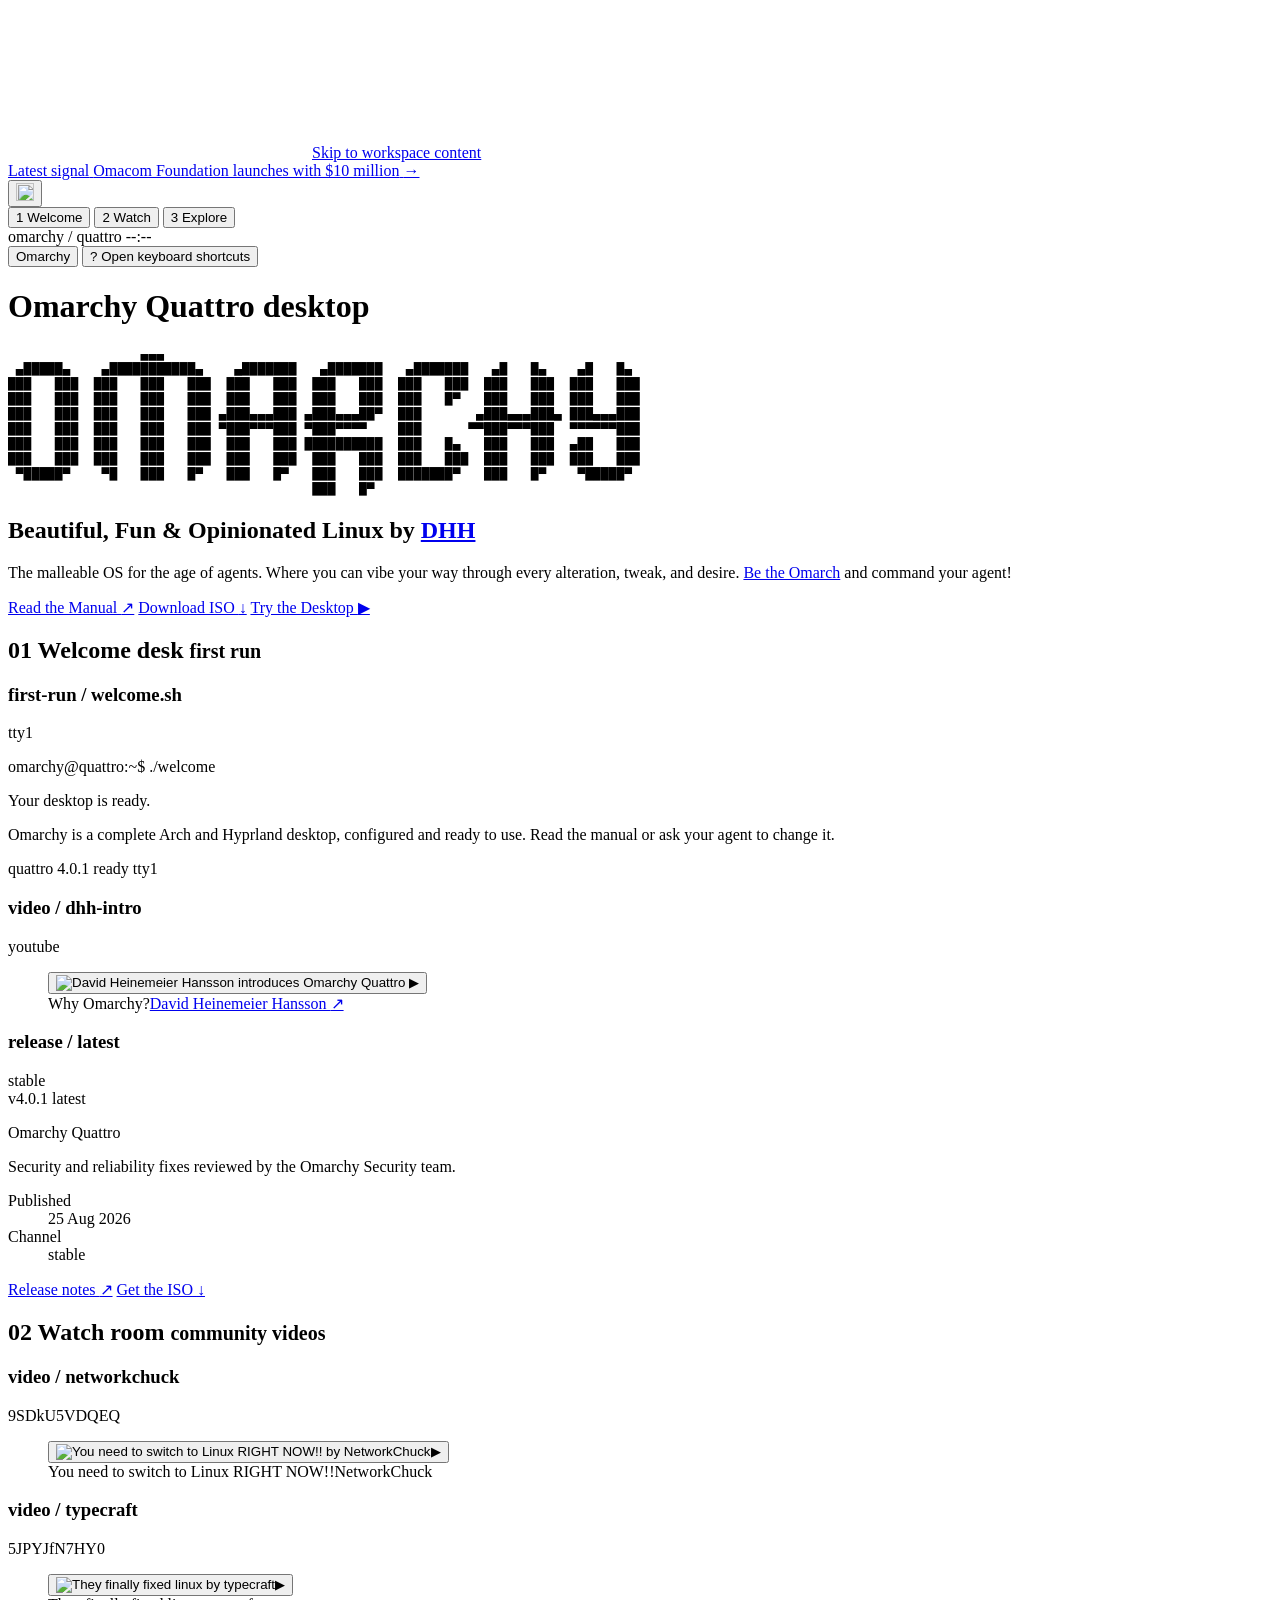
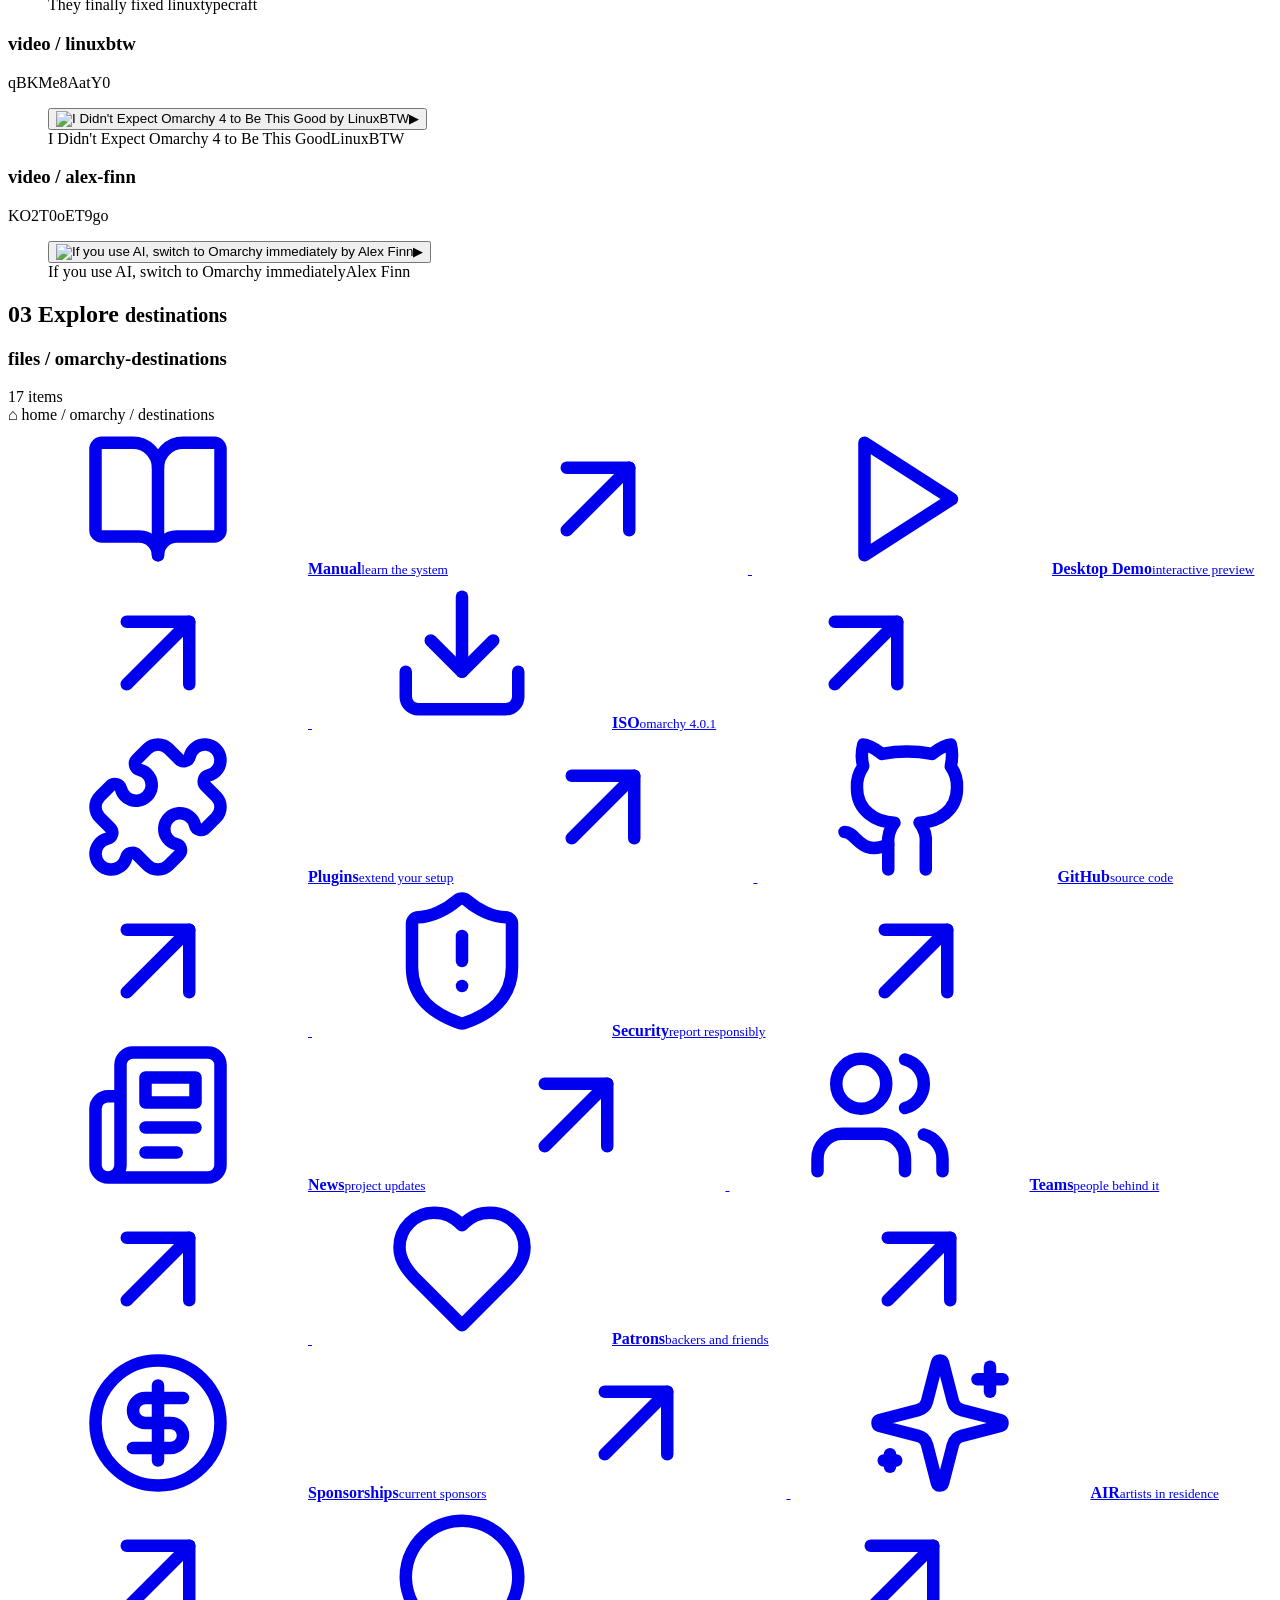
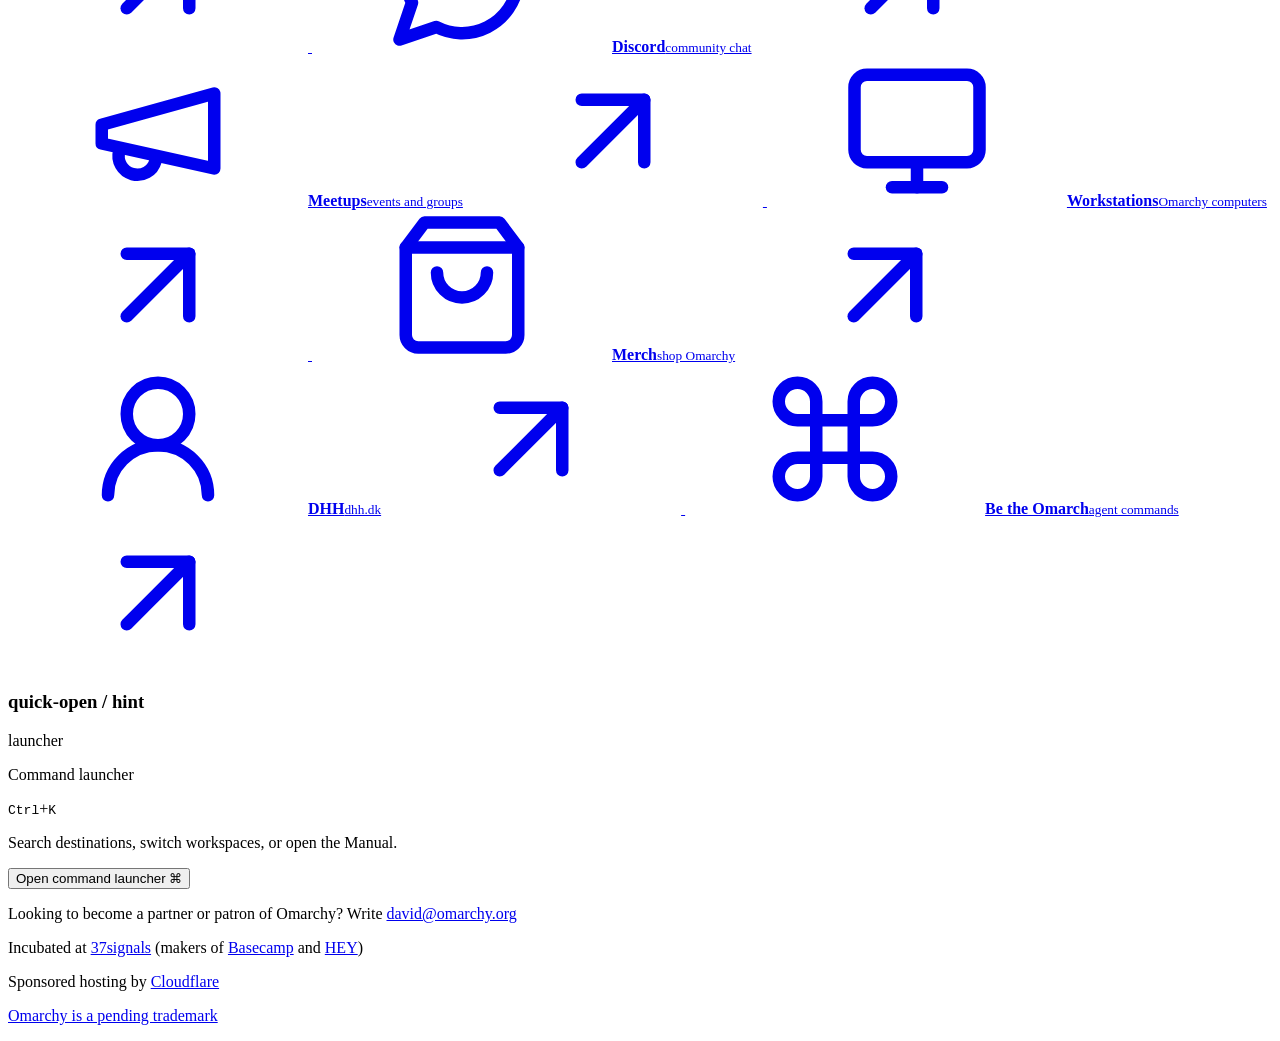
==== commit dbdd9ede: "Align homepage copy with omarchy.org; rename theme dialog - Hero subtext now uses the site's real ta" ====
--- a/index.html
+++ b/index.html
@@ -174,7 +174,7 @@
           </div>
           <div class="quattro-hero">
             <h2 class="quattro-hero__title">Beautiful, Fun &amp; Opinionated Linux by <a href="https://dhh.dk">DHH</a></h2>
-            <p class="quattro-hero__subtext">A complete Arch Linux and Hyprland setup, ready to install and easy to change.</p>
+            <p class="quattro-hero__subtext">The malleable OS for the age of agents. Where you can vibe your way through every alteration, tweak, and desire. <a href="https://omarchs.fyi">Be the Omarch</a> and command your agent!</p>
             <div class="quattro-hero__actions">
               <a class="action action--primary" href="https://omarchy.org/manual/">Read the Manual <span aria-hidden="true">↗</span></a>
               <a class="action" href="https://iso.omarchy.org/omarchy-4.0.1.iso">Download ISO <span aria-hidden="true">↓</span></a>
@@ -412,7 +412,7 @@
         <div class="dialog-header">
           <div>
             <p class="eyebrow">Omarchy / themes</p>
-            <h2 id="theme-title">Try another desktop</h2>
+            <h2 id="theme-title">Try another theme</h2>
           </div>
           <button class="dialog-close" type="button" data-action="close-overlays" aria-label="Close theme picker" title="Close (Escape)">×</button>
         </div>
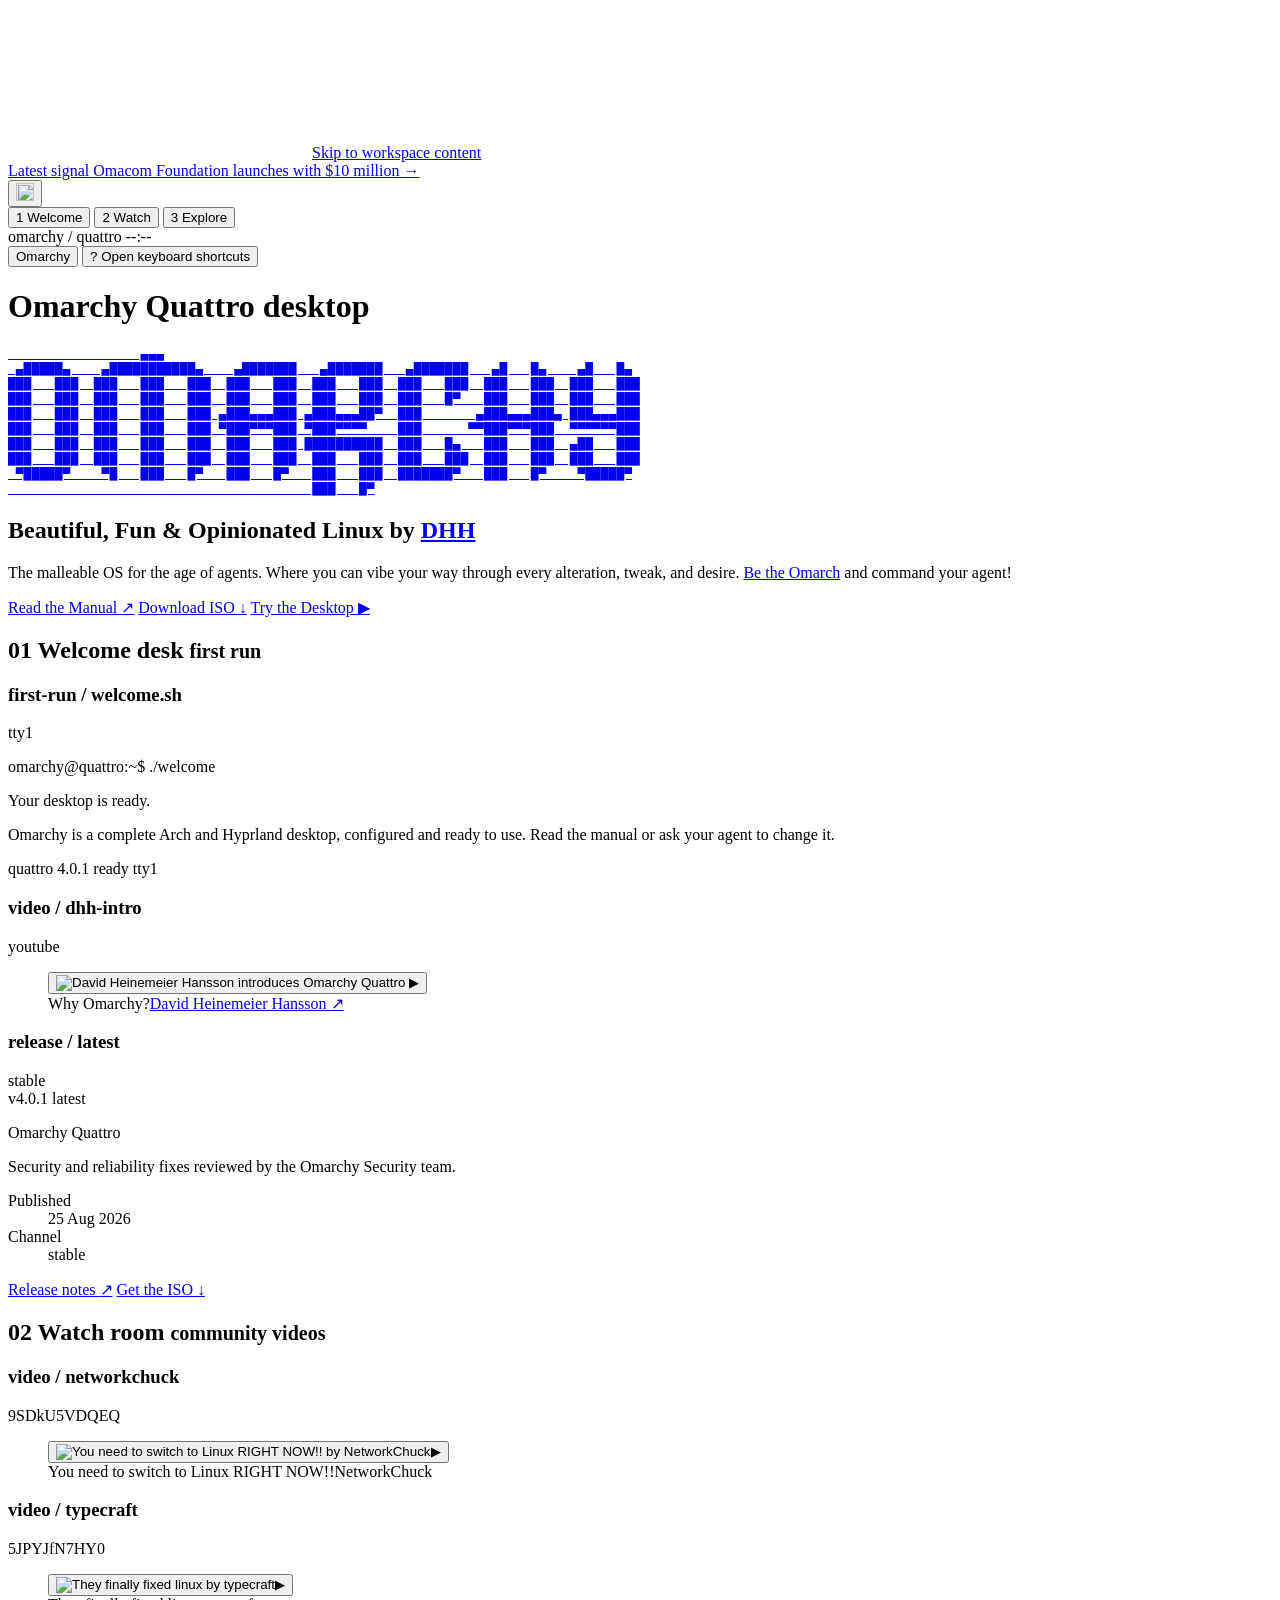
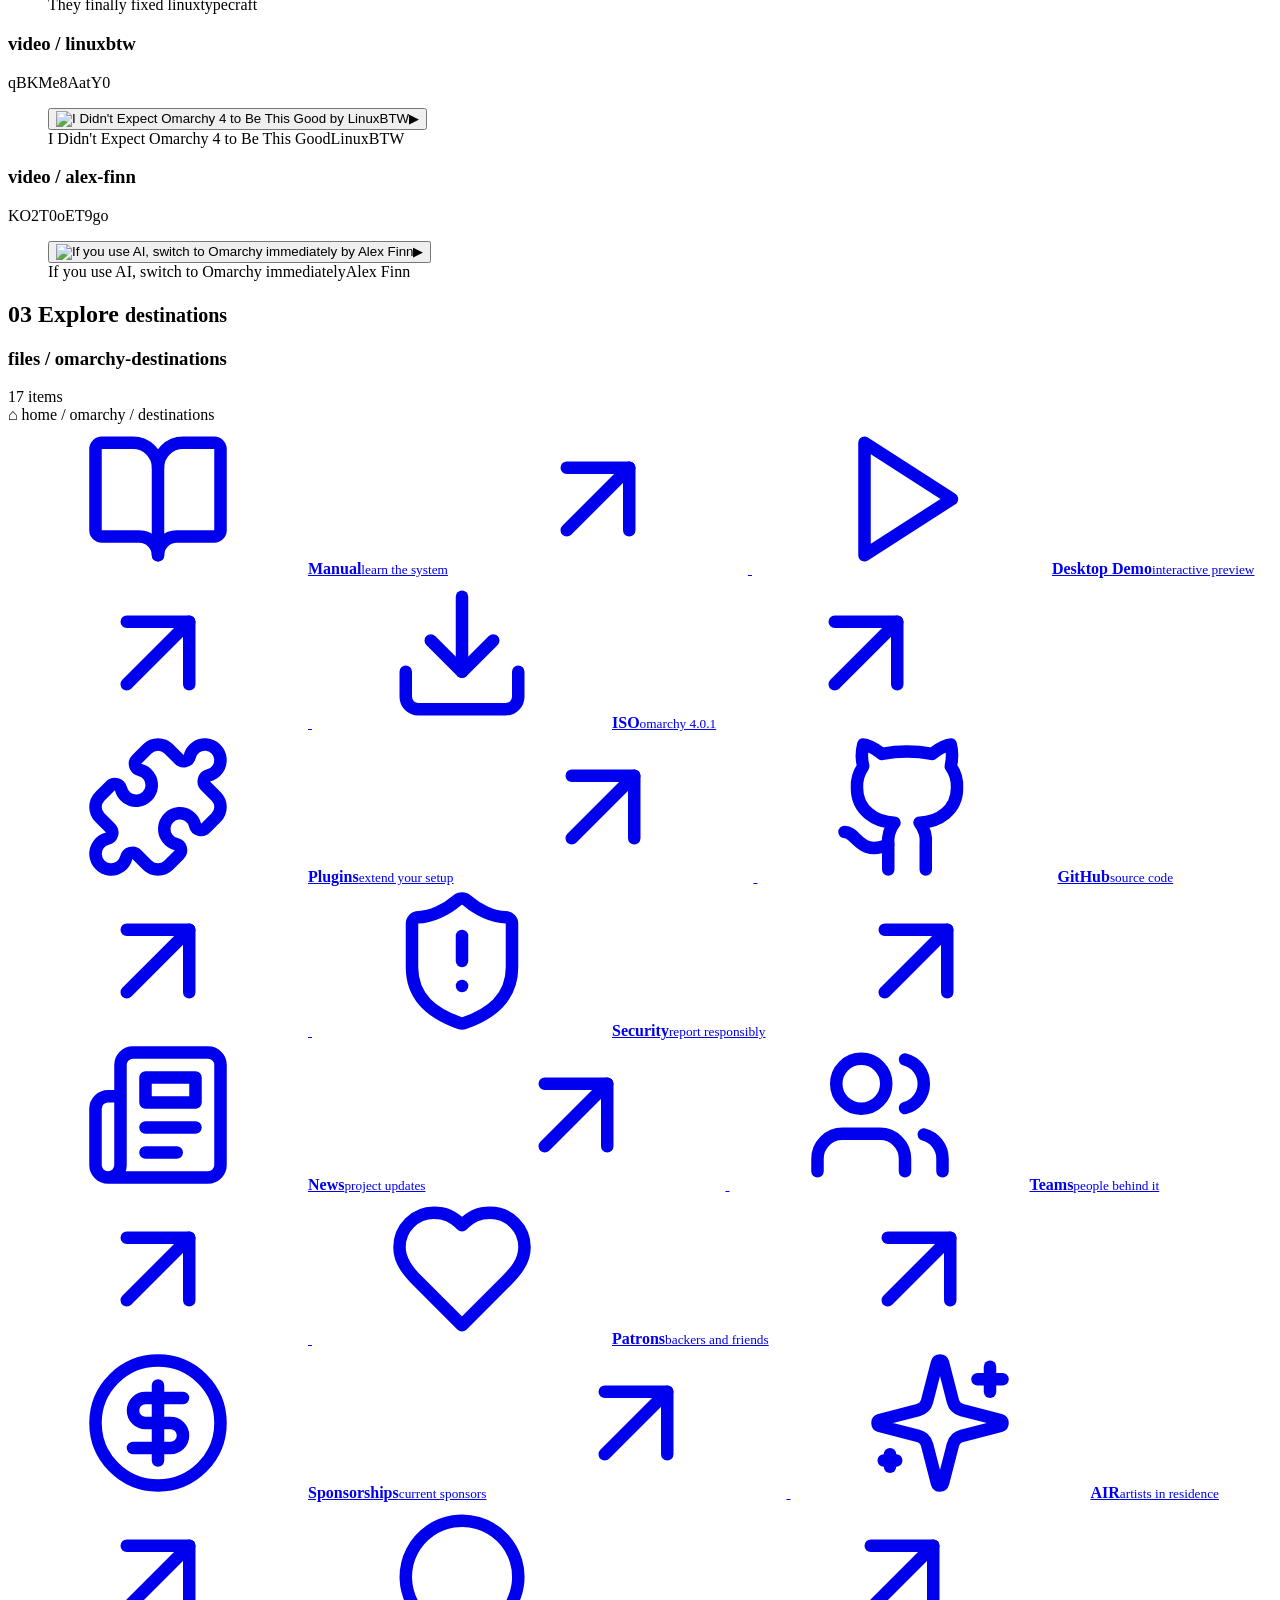
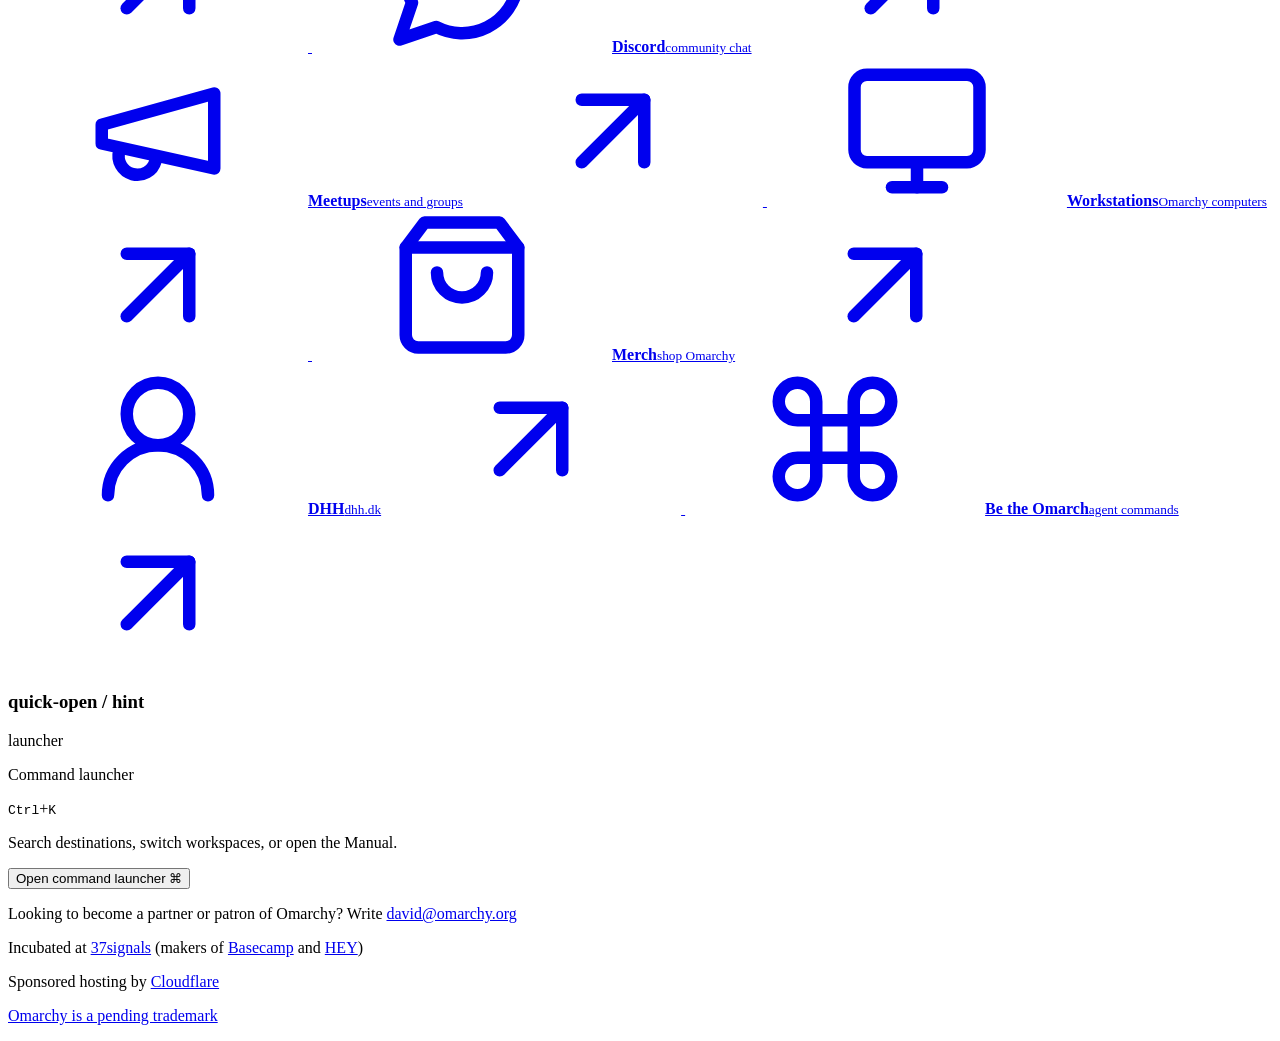
==== commit 29c7d2b5: "Link the animated wordmark to the homepage; align meta/OG tags with omarchy.org" ====
--- a/index.html
+++ b/index.html
@@ -2,22 +2,22 @@
 <html lang="en">
   <head>
     <script>document.documentElement.classList.add('wte-home');</script>
-    <title>Omarchy Quattro | Beautiful, Fun &amp; Opinionated Linux</title>
+    <title>Omarchy — Beautiful, Fun &amp; Opinionated Linux by DHH</title>
 
     <meta charset="utf-8">
     <meta name="viewport" content="width=device-width, initial-scale=1">
-    <meta name="description" content="Omarchy is a beautiful, fun, and opinionated Linux desktop for the age of agents.">
+    <meta name="description" content="Beautiful, Fun &amp; Opinionated Linux by DHH">
     <meta name="theme-color" content="#171426">
 
     <meta property="og:site_name" content="Omarchy">
-    <meta property="og:title" content="Omarchy Quattro">
-    <meta property="og:description" content="A complete Linux desktop for the age of agents.">
+    <meta property="og:title" content="Omarchy">
+    <meta property="og:description" content="Beautiful, Fun &amp; Opinionated Linux by DHH">
     <meta property="og:image" content="https://omarchy.org/assets/images/opengraph.png">
-    <meta property="og:url" content="https://omarchy.org">
+    <meta property="og:url" content="https://ql1max.github.io/omarchy-site/">
     <meta property="og:type" content="website">
 
-    <meta name="twitter:title" content="Omarchy Quattro">
-    <meta name="twitter:description" content="A complete Linux desktop for the age of agents.">
+    <meta name="twitter:title" content="Omarchy">
+    <meta name="twitter:description" content="Beautiful, Fun &amp; Opinionated Linux by DHH">
     <meta name="twitter:image" content="https://omarchy.org/assets/images/opengraph.png">
     <meta name="twitter:image:alt" content="Omarchy">
     <meta name="twitter:card" content="summary_large_image">
@@ -156,7 +156,7 @@
         <h1 class="sr-only">Omarchy Quattro desktop</h1>
 
         <section class="workspace workspace--welcome is-active" data-workspace-panel="1" aria-labelledby="workspace-1-title">
-          <div class="pre quattro-logo" aria-label="Omarchy">
+          <a href="/omarchy-site/" class="pre quattro-logo" aria-label="Omarchy">
             <span class="quattro-logo__animation">
 <pre aria-hidden="true">
                  ▄▄▄
@@ -171,7 +171,7 @@
                                        ███   █▀
 </pre>
             </span>
-          </div>
+          </a>
           <div class="quattro-hero">
             <h2 class="quattro-hero__title">Beautiful, Fun &amp; Opinionated Linux by <a href="https://dhh.dk">DHH</a></h2>
             <p class="quattro-hero__subtext">The malleable OS for the age of agents. Where you can vibe your way through every alteration, tweak, and desire. <a href="https://omarchs.fyi">Be the Omarch</a> and command your agent!</p>
